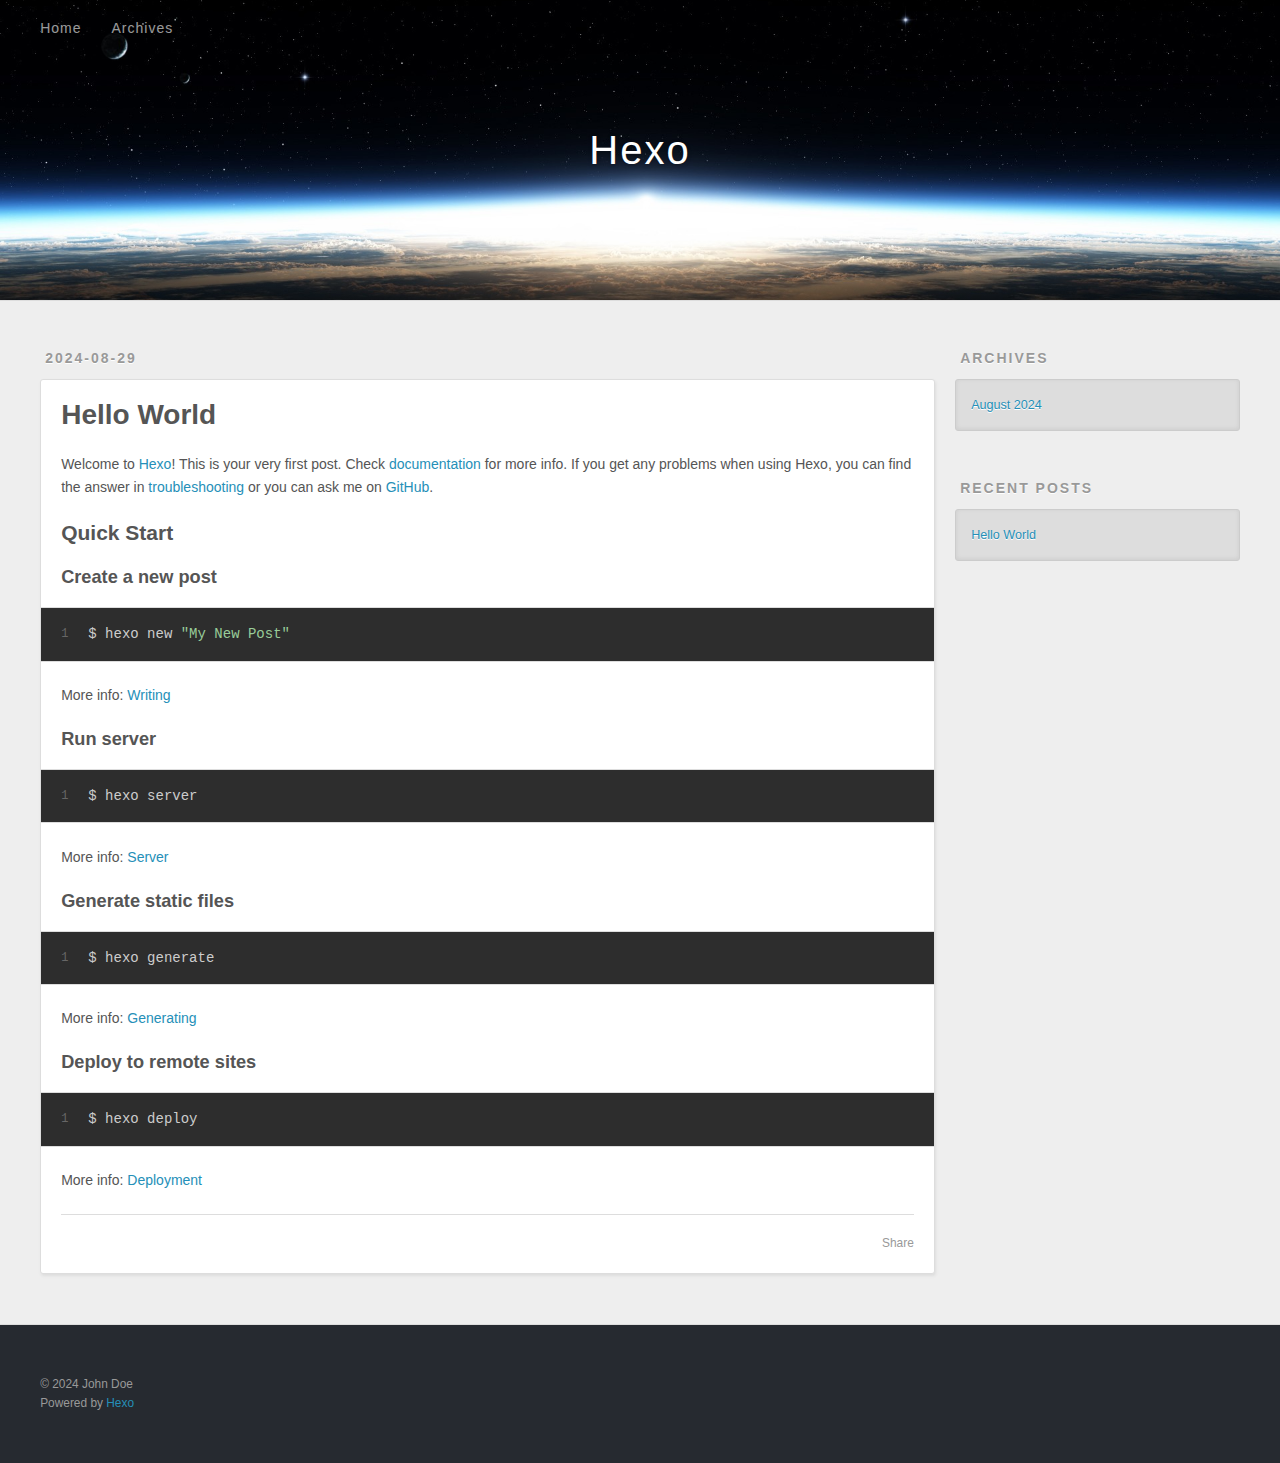
==== index.html @ d15dba91 "Site updated: 2024-08-29 10:59:32" ====
<!DOCTYPE html>
<html>
<head>
  <meta charset="utf-8">
  
  
  <title>Hexo</title>
  <meta name="viewport" content="width=device-width, initial-scale=1, shrink-to-fit=no">
  <meta property="og:type" content="website">
<meta property="og:title" content="Hexo">
<meta property="og:url" content="http://example.com/index.html">
<meta property="og:site_name" content="Hexo">
<meta property="og:locale" content="en_US">
<meta property="article:author" content="John Doe">
<meta name="twitter:card" content="summary">
  
    <link rel="alternate" href="/atom.xml" title="Hexo" type="application/atom+xml">
  
  
    <link rel="shortcut icon" href="/favicon.png">
  
  
  
<link rel="stylesheet" href="/css/style.css">

  
    
<link rel="stylesheet" href="/fancybox/jquery.fancybox.min.css">

  
  
<meta name="generator" content="Hexo 7.3.0"></head>

<body>
  <div id="container">
    <div id="wrap">
      <header id="header">
  <div id="banner"></div>
  <div id="header-outer" class="outer">
    <div id="header-title" class="inner">
      <h1 id="logo-wrap">
        <a href="/" id="logo">Hexo</a>
      </h1>
      
    </div>
    <div id="header-inner" class="inner">
      <nav id="main-nav">
        <a id="main-nav-toggle" class="nav-icon"><span class="fa fa-bars"></span></a>
        
          <a class="main-nav-link" href="/">Home</a>
        
          <a class="main-nav-link" href="/archives">Archives</a>
        
      </nav>
      <nav id="sub-nav">
        
        
          <a class="nav-icon" href="/atom.xml" title="RSS Feed"><span class="fa fa-rss"></span></a>
        
        <a class="nav-icon nav-search-btn" title="Search"><span class="fa fa-search"></span></a>
      </nav>
      <div id="search-form-wrap">
        <form action="//google.com/search" method="get" accept-charset="UTF-8" class="search-form"><input type="search" name="q" class="search-form-input" placeholder="Search"><button type="submit" class="search-form-submit">&#xF002;</button><input type="hidden" name="sitesearch" value="http://example.com"></form>
      </div>
    </div>
  </div>
</header>

      <div class="outer">
        <section id="main">
  
    <article id="post-hello-world" class="h-entry article article-type-post" itemprop="blogPost" itemscope itemtype="https://schema.org/BlogPosting">
  <div class="article-meta">
    <a href="/2024/08/29/hello-world/" class="article-date">
  <time class="dt-published" datetime="2024-08-29T10:53:21.996Z" itemprop="datePublished">2024-08-29</time>
</a>
    
  </div>
  <div class="article-inner">
    
    
      <header class="article-header">
        
  
    <h1 itemprop="name">
      <a class="p-name article-title" href="/2024/08/29/hello-world/">Hello World</a>
    </h1>
  

      </header>
    
    <div class="e-content article-entry" itemprop="articleBody">
      
        <p>Welcome to <a target="_blank" rel="noopener" href="https://hexo.io/">Hexo</a>! This is your very first post. Check <a target="_blank" rel="noopener" href="https://hexo.io/docs/">documentation</a> for more info. If you get any problems when using Hexo, you can find the answer in <a target="_blank" rel="noopener" href="https://hexo.io/docs/troubleshooting.html">troubleshooting</a> or you can ask me on <a target="_blank" rel="noopener" href="https://github.com/hexojs/hexo/issues">GitHub</a>.</p>
<h2 id="Quick-Start"><a href="#Quick-Start" class="headerlink" title="Quick Start"></a>Quick Start</h2><h3 id="Create-a-new-post"><a href="#Create-a-new-post" class="headerlink" title="Create a new post"></a>Create a new post</h3><figure class="highlight bash"><table><tr><td class="gutter"><pre><span class="line">1</span><br></pre></td><td class="code"><pre><span class="line">$ hexo new <span class="string">&quot;My New Post&quot;</span></span><br></pre></td></tr></table></figure>

<p>More info: <a target="_blank" rel="noopener" href="https://hexo.io/docs/writing.html">Writing</a></p>
<h3 id="Run-server"><a href="#Run-server" class="headerlink" title="Run server"></a>Run server</h3><figure class="highlight bash"><table><tr><td class="gutter"><pre><span class="line">1</span><br></pre></td><td class="code"><pre><span class="line">$ hexo server</span><br></pre></td></tr></table></figure>

<p>More info: <a target="_blank" rel="noopener" href="https://hexo.io/docs/server.html">Server</a></p>
<h3 id="Generate-static-files"><a href="#Generate-static-files" class="headerlink" title="Generate static files"></a>Generate static files</h3><figure class="highlight bash"><table><tr><td class="gutter"><pre><span class="line">1</span><br></pre></td><td class="code"><pre><span class="line">$ hexo generate</span><br></pre></td></tr></table></figure>

<p>More info: <a target="_blank" rel="noopener" href="https://hexo.io/docs/generating.html">Generating</a></p>
<h3 id="Deploy-to-remote-sites"><a href="#Deploy-to-remote-sites" class="headerlink" title="Deploy to remote sites"></a>Deploy to remote sites</h3><figure class="highlight bash"><table><tr><td class="gutter"><pre><span class="line">1</span><br></pre></td><td class="code"><pre><span class="line">$ hexo deploy</span><br></pre></td></tr></table></figure>

<p>More info: <a target="_blank" rel="noopener" href="https://hexo.io/docs/one-command-deployment.html">Deployment</a></p>

      
    </div>
    <footer class="article-footer">
      <a data-url="http://example.com/2024/08/29/hello-world/" data-id="cm0f6acy500009sqm9qlx5fqa" data-title="Hello World" class="article-share-link"><span class="fa fa-share">Share</span></a>
      
      
      
    </footer>
  </div>
  
</article>



  


</section>
        
          <aside id="sidebar">
  
    

  
    

  
    
  
    
  <div class="widget-wrap">
    <h3 class="widget-title">Archives</h3>
    <div class="widget">
      <ul class="archive-list"><li class="archive-list-item"><a class="archive-list-link" href="/archives/2024/08/">August 2024</a></li></ul>
    </div>
  </div>


  
    
  <div class="widget-wrap">
    <h3 class="widget-title">Recent Posts</h3>
    <div class="widget">
      <ul>
        
          <li>
            <a href="/2024/08/29/hello-world/">Hello World</a>
          </li>
        
      </ul>
    </div>
  </div>

  
</aside>
        
      </div>
      <footer id="footer">
  
  <div class="outer">
    <div id="footer-info" class="inner">
      
      &copy; 2024 John Doe<br>
      Powered by <a href="https://hexo.io/" target="_blank">Hexo</a>
    </div>
  </div>
</footer>

    </div>
    <nav id="mobile-nav">
  
    <a href="/" class="mobile-nav-link">Home</a>
  
    <a href="/archives" class="mobile-nav-link">Archives</a>
  
</nav>
    


<script src="/js/jquery-3.6.4.min.js"></script>



  
<script src="/fancybox/jquery.fancybox.min.js"></script>




<script src="/js/script.js"></script>





  </div>
</body>
</html>
---- css/style.css ----
body {
  width: 100%;
}
body:before,
body:after {
  content: "";
  display: table;
}
body:after {
  clear: both;
}
html,
body,
div,
span,
applet,
object,
iframe,
h1,
h2,
h3,
h4,
h5,
h6,
p,
blockquote,
pre,
a,
abbr,
acronym,
address,
big,
cite,
code,
del,
dfn,
em,
img,
ins,
kbd,
q,
s,
samp,
small,
strike,
strong,
sub,
sup,
tt,
var,
dl,
dt,
dd,
ol,
ul,
li,
fieldset,
form,
label,
legend,
table,
caption,
tbody,
tfoot,
thead,
tr,
th,
td {
  margin: 0;
  padding: 0;
  border: 0;
  outline: 0;
  font-weight: inherit;
  font-style: inherit;
  font-family: inherit;
  font-size: 100%;
  vertical-align: baseline;
}
body {
  line-height: 1;
  color: #000;
  background: #fff;
}
ol,
ul {
  list-style: none;
}
table {
  border-collapse: separate;
  border-spacing: 0;
  vertical-align: middle;
}
caption,
th,
td {
  text-align: left;
  font-weight: normal;
  vertical-align: middle;
}
a img {
  border: none;
}
input,
button {
  margin: 0;
  padding: 0;
}
input::-moz-focus-inner,
button::-moz-focus-inner {
  border: 0;
  padding: 0;
}
html,
body,
#container {
  height: 100%;
}
body {
  background: #eee;
  font: 14px -apple-system, BlinkMacSystemFont, "Segoe UI", "Roboto", "Oxygen", "Ubuntu", "Cantarell", "Fira Sans", "Droid Sans", "Helvetica Neue", sans-serif;
  -webkit-text-size-adjust: 100%;
}
.outer {
  max-width: 1220px;
  margin: 0 auto;
  padding: 0 20px;
}
.outer:before,
.outer:after {
  content: "";
  display: table;
}
.outer:after {
  clear: both;
}
.inner {
  display: inline;
  float: left;
  width: 98.33333333333333%;
  margin: 0 0.833333333333333%;
}
.left,
.alignleft {
  float: left;
}
.right,
.alignright {
  float: right;
}
.clear {
  clear: both;
}
#container {
  position: relative;
}
.mobile-nav-on {
  overflow: hidden;
}
#wrap {
  height: 100%;
  width: 100%;
  position: absolute;
  top: 0;
  left: 0;
  -webkit-transition: 0.2s ease-out;
  -moz-transition: 0.2s ease-out;
  -ms-transition: 0.2s ease-out;
  transition: 0.2s ease-out;
  z-index: 1;
  background: #eee;
}
.mobile-nav-on #wrap {
  left: 280px;
}
@media screen and (min-width: 768px) {
  #main {
    display: inline;
    float: left;
    width: 73.33333333333333%;
    margin: 0 0.833333333333333%;
  }
}
.article-date,
.article-category-link,
.archive-year,
.widget-title {
  text-decoration: none;
  text-transform: uppercase;
  letter-spacing: 2px;
  color: #999;
  margin-bottom: 1em;
  margin-left: 5px;
  line-height: 1em;
  text-shadow: 0 1px #fff;
  font-weight: bold;
}
.article-inner,
.archive-article-inner {
  background: #fff;
  -webkit-box-shadow: 1px 2px 3px #ddd;
  box-shadow: 1px 2px 3px #ddd;
  border: 1px solid #ddd;
  border-radius: 3px;
}
.article-entry h1,
.widget h1 {
  font-size: 2em;
}
.article-entry h2,
.widget h2 {
  font-size: 1.5em;
}
.article-entry h3,
.widget h3 {
  font-size: 1.3em;
}
.article-entry h4,
.widget h4 {
  font-size: 1.2em;
}
.article-entry h5,
.widget h5 {
  font-size: 1em;
}
.article-entry h6,
.widget h6 {
  font-size: 1em;
  color: #999;
}
.article-entry hr,
.widget hr {
  border: 1px dashed #ddd;
}
.article-entry strong,
.widget strong {
  font-weight: bold;
}
.article-entry em,
.widget em,
.article-entry cite,
.widget cite {
  font-style: italic;
}
.article-entry sup,
.widget sup,
.article-entry sub,
.widget sub {
  font-size: 0.75em;
  line-height: 0;
  position: relative;
  vertical-align: baseline;
}
.article-entry sup,
.widget sup {
  top: -0.5em;
}
.article-entry sub,
.widget sub {
  bottom: -0.2em;
}
.article-entry small,
.widget small {
  font-size: 0.85em;
}
.article-entry acronym,
.widget acronym,
.article-entry abbr,
.widget abbr {
  border-bottom: 1px dotted;
}
.article-entry ul,
.widget ul,
.article-entry ol,
.widget ol,
.article-entry dl,
.widget dl {
  margin: 0 20px;
  line-height: 1.6em;
}
.article-entry ul ul,
.widget ul ul,
.article-entry ol ul,
.widget ol ul,
.article-entry ul ol,
.widget ul ol,
.article-entry ol ol,
.widget ol ol {
  margin-top: 0;
  margin-bottom: 0;
}
.article-entry ul,
.widget ul {
  list-style: disc;
}
.article-entry ol,
.widget ol {
  list-style: decimal;
}
.article-entry dt,
.widget dt {
  font-weight: bold;
}
#header {
  height: 300px;
  position: relative;
  border-bottom: 1px solid #ddd;
}
#header:before,
#header:after {
  content: "";
  position: absolute;
  left: 0;
  right: 0;
  height: 40px;
}
#header:before {
  top: 0;
  background: -webkit-linear-gradient(rgba(0,0,0,0.2), transparent);
  background: -moz-linear-gradient(rgba(0,0,0,0.2), transparent);
  background: -ms-linear-gradient(rgba(0,0,0,0.2), transparent);
  background: linear-gradient(rgba(0,0,0,0.2), transparent);
}
#header:after {
  bottom: 0;
  background: -webkit-linear-gradient(transparent, rgba(0,0,0,0.2));
  background: -moz-linear-gradient(transparent, rgba(0,0,0,0.2));
  background: -ms-linear-gradient(transparent, rgba(0,0,0,0.2));
  background: linear-gradient(transparent, rgba(0,0,0,0.2));
}
#header-outer {
  height: 100%;
  position: relative;
}
#header-inner {
  position: relative;
  overflow: hidden;
}
#banner {
  position: absolute;
  top: 0;
  left: 0;
  width: 100%;
  height: 100%;
  background: url("images/banner.jpg") center #000;
  background-size: cover;
  z-index: -1;
}
#header-title {
  text-align: center;
  height: 40px;
  position: absolute;
  top: 50%;
  left: 0;
  margin-top: -20px;
}
#logo,
#subtitle {
  text-decoration: none;
  color: #fff;
  font-weight: 300;
  text-shadow: 0 1px 4px rgba(0,0,0,0.3);
}
#logo {
  font-size: 40px;
  line-height: 40px;
  letter-spacing: 2px;
}
#subtitle {
  font-size: 16px;
  line-height: 16px;
  letter-spacing: 1px;
}
#subtitle-wrap {
  margin-top: 16px;
}
#main-nav {
  float: left;
  margin-left: -15px;
}
.nav-icon,
.main-nav-link {
  float: left;
  color: #fff;
  opacity: 0.6;
  text-decoration: none;
  text-shadow: 0 1px rgba(0,0,0,0.2);
  -webkit-transition: opacity 0.2s;
  -moz-transition: opacity 0.2s;
  -ms-transition: opacity 0.2s;
  transition: opacity 0.2s;
  display: block;
  padding: 20px 15px;
}
.nav-icon:hover,
.main-nav-link:hover {
  opacity: 1;
}
.nav-icon {
  text-align: center;
  font-size: 14px;
  width: 14px;
  height: 14px;
  padding: 20px 15px;
  position: relative;
  cursor: pointer;
}
.main-nav-link {
  font-weight: 300;
  letter-spacing: 1px;
}
@media screen and (max-width: 479px) {
  .main-nav-link {
    display: none;
  }
}
#main-nav-toggle {
  display: none;
}
@media screen and (max-width: 479px) {
  #main-nav-toggle {
    display: block;
  }
}
#sub-nav {
  float: right;
  margin-right: -15px;
}
#search-form-wrap {
  position: absolute;
  top: 15px;
  width: 150px;
  height: 30px;
  right: -150px;
  opacity: 0;
  -webkit-transition: 0.2s ease-out;
  -moz-transition: 0.2s ease-out;
  -ms-transition: 0.2s ease-out;
  transition: 0.2s ease-out;
}
#search-form-wrap.on {
  opacity: 1;
  right: 0;
}
@media screen and (max-width: 479px) {
  #search-form-wrap {
    width: 100%;
    right: -100%;
  }
}
.search-form {
  position: absolute;
  top: 0;
  left: 0;
  right: 0;
  background: #fff;
  padding: 5px 15px;
  border-radius: 15px;
  -webkit-box-shadow: 0 0 10px rgba(0,0,0,0.3);
  box-shadow: 0 0 10px rgba(0,0,0,0.3);
}
.search-form-input {
  border: none;
  background: none;
  color: #555;
  width: 100%;
  font: 13px -apple-system, BlinkMacSystemFont, "Segoe UI", "Roboto", "Oxygen", "Ubuntu", "Cantarell", "Fira Sans", "Droid Sans", "Helvetica Neue", sans-serif;
  outline: none;
}
.search-form-input::-webkit-search-results-decoration,
.search-form-input::-webkit-search-cancel-button {
  -webkit-appearance: none;
}
.search-form-submit {
  position: absolute;
  top: 50%;
  right: 10px;
  margin-top: -7px;
  font: 13px ForkAwesome;
  border: none;
  background: none;
  color: #bbb;
  cursor: pointer;
}
.search-form-submit:hover,
.search-form-submit:focus {
  color: #777;
}
.article {
  margin: 50px 0;
}
.article-inner {
  overflow: hidden;
}
.article-meta:before,
.article-meta:after {
  content: "";
  display: table;
}
.article-meta:after {
  clear: both;
}
.article-date {
  float: left;
}
.article-category {
  float: left;
  line-height: 1em;
  color: #ccc;
  text-shadow: 0 1px #fff;
  margin-left: 8px;
}
.article-category:before {
  content: "\2022";
}
.article-category-link {
  margin: 0 12px 1em;
}
.article-header {
  padding: 20px 20px 0;
}
.article-title {
  text-decoration: none;
  font-size: 2em;
  font-weight: bold;
  color: #555;
  line-height: 1.1em;
  -webkit-transition: color 0.2s;
  -moz-transition: color 0.2s;
  -ms-transition: color 0.2s;
  transition: color 0.2s;
}
a.article-title:hover {
  color: #258fb8;
}
.article-entry {
  color: #555;
  padding: 0 20px;
}
.article-entry:before,
.article-entry:after {
  content: "";
  display: table;
}
.article-entry:after {
  clear: both;
}
.article-entry p,
.article-entry table {
  line-height: 1.6em;
  margin: 1.6em 0;
}
.article-entry h1,
.article-entry h2,
.article-entry h3,
.article-entry h4,
.article-entry h5,
.article-entry h6 {
  font-weight: bold;
}
.article-entry h1,
.article-entry h2,
.article-entry h3,
.article-entry h4,
.article-entry h5,
.article-entry h6 {
  line-height: 1.1em;
  margin: 1.1em 0;
}
.article-entry a {
  color: #258fb8;
  text-decoration: none;
}
.article-entry a:hover {
  text-decoration: underline;
}
.article-entry ul,
.article-entry ol,
.article-entry dl {
  margin-top: 1.6em;
  margin-bottom: 1.6em;
}
.article-entry img,
.article-entry video {
  max-width: 100%;
  height: auto;
  display: block;
  margin: auto;
}
.article-entry iframe {
  border: none;
}
.article-entry table {
  width: 100%;
  border-collapse: collapse;
  border-spacing: 0;
}
.article-entry th {
  font-weight: bold;
  border-bottom: 3px solid #ddd;
  padding-bottom: 0.5em;
}
.article-entry td {
  border-bottom: 1px solid #ddd;
  padding: 10px 0;
}
.article-entry blockquote {
  font-family: Georgia, "Times New Roman", serif;
  margin: 1.6em 20px;
  text-align: center;
}
.article-entry blockquote footer {
  font-size: 14px;
  margin: 1.6em 0;
  font-family: -apple-system, BlinkMacSystemFont, "Segoe UI", "Roboto", "Oxygen", "Ubuntu", "Cantarell", "Fira Sans", "Droid Sans", "Helvetica Neue", sans-serif;
}
.article-entry blockquote footer cite:before {
  content: "—";
  padding: 0 0.5em;
}
.article-entry .pullquote {
  text-align: left;
  width: 45%;
  margin: 0;
}
.article-entry .pullquote.left {
  margin-left: 0.5em;
  margin-right: 1em;
}
.article-entry .pullquote.right {
  margin-right: 0.5em;
  margin-left: 1em;
}
.article-entry .caption {
  color: #999;
  display: block;
  font-size: 0.9em;
  margin-top: 0.5em;
  position: relative;
  text-align: center;
}
.article-entry .video-container {
  position: relative;
  padding-top: 56.25%;
  height: 0;
  overflow: hidden;
}
.article-entry .video-container iframe,
.article-entry .video-container object,
.article-entry .video-container embed {
  position: absolute;
  top: 0;
  left: 0;
  width: 100%;
  height: 100%;
  margin-top: 0;
}
.article-more-link a {
  display: inline-block;
  line-height: 1em;
  padding: 6px 15px;
  border-radius: 15px;
  background: #eee;
  color: #999;
  text-shadow: 0 1px #fff;
  text-decoration: none;
}
.article-more-link a:hover {
  background: #258fb8;
  color: #fff;
  text-decoration: none;
  text-shadow: 0 1px #1e7293;
}
.article-footer {
  font-size: 0.85em;
  line-height: 1.6em;
  border-top: 1px solid #ddd;
  padding-top: 1.6em;
  margin: 0 20px 20px;
}
.article-footer:before,
.article-footer:after {
  content: "";
  display: table;
}
.article-footer:after {
  clear: both;
}
.article-footer a {
  color: #999;
  text-decoration: none;
}
.article-footer a:hover {
  color: #555;
}
.article-tag-list-item {
  float: left;
  margin-right: 10px;
}
.article-tag-list-link:before {
  content: "#";
}
.article-comment-link {
  float: right;
}
.article-comment-link:before {
  padding-right: 8px;
}
.article-share-link {
  cursor: pointer;
  float: right;
  margin-left: 20px;
}
.article-share-link:before {
  padding-right: 6px;
}
#article-nav {
  position: relative;
}
#article-nav:before,
#article-nav:after {
  content: "";
  display: table;
}
#article-nav:after {
  clear: both;
}
@media screen and (min-width: 768px) {
  #article-nav {
    margin: 50px 0;
  }
  #article-nav:before {
    width: 8px;
    height: 8px;
    position: absolute;
    top: 50%;
    left: 50%;
    margin-top: -4px;
    margin-left: -4px;
    content: "";
    border-radius: 50%;
    background: #ddd;
    -webkit-box-shadow: 0 1px 2px #fff;
    box-shadow: 0 1px 2px #fff;
  }
}
.article-nav-link-wrap {
  text-decoration: none;
  text-shadow: 0 1px #fff;
  color: #999;
  -webkit-box-sizing: border-box;
  -moz-box-sizing: border-box;
  box-sizing: border-box;
  margin-top: 50px;
  text-align: center;
  display: block;
}
.article-nav-link-wrap:hover {
  color: #555;
}
@media screen and (min-width: 768px) {
  .article-nav-link-wrap {
    width: 50%;
    margin-top: 0;
  }
}
@media screen and (min-width: 768px) {
  #article-nav-newer {
    float: left;
    text-align: right;
    padding-right: 20px;
  }
}
@media screen and (min-width: 768px) {
  #article-nav-older {
    float: right;
    text-align: left;
    padding-left: 20px;
  }
}
.article-nav-caption {
  text-transform: uppercase;
  letter-spacing: 2px;
  color: #ddd;
  line-height: 1em;
  font-weight: bold;
}
#article-nav-newer .article-nav-caption {
  margin-right: -2px;
}
.article-nav-title {
  font-size: 0.85em;
  line-height: 1.6em;
  margin-top: 0.5em;
}
.article-share-box {
  position: absolute;
  display: none;
  background: #fff;
  -webkit-box-shadow: 1px 2px 10px rgba(0,0,0,0.2);
  box-shadow: 1px 2px 10px rgba(0,0,0,0.2);
  border-radius: 3px;
  margin-left: -145px;
  overflow: hidden;
  z-index: 1;
}
.article-share-box.on {
  display: block;
}
.article-share-input {
  width: 100%;
  background: none;
  -webkit-box-sizing: border-box;
  -moz-box-sizing: border-box;
  box-sizing: border-box;
  font: 14px -apple-system, BlinkMacSystemFont, "Segoe UI", "Roboto", "Oxygen", "Ubuntu", "Cantarell", "Fira Sans", "Droid Sans", "Helvetica Neue", sans-serif;
  padding: 0 15px;
  color: #555;
  outline: none;
  border: 1px solid #ddd;
  border-radius: 3px 3px 0 0;
  height: 36px;
  line-height: 36px;
}
.article-share-links {
  background: #eee;
}
.article-share-links:before,
.article-share-links:after {
  content: "";
  display: table;
}
.article-share-links:after {
  clear: both;
}
.article-share-twitter,
.article-share-facebook,
.article-share-pinterest,
.article-share-linkedin {
  width: 50px;
  height: 36px;
  display: block;
  float: left;
  position: relative;
  color: #999;
  text-shadow: 0 1px #fff;
}
.article-share-twitter:before,
.article-share-facebook:before,
.article-share-pinterest:before,
.article-share-linkedin:before {
  font-size: 20px;
  width: 20px;
  height: 20px;
  position: absolute;
  top: 50%;
  left: 50%;
  margin-top: -10px;
  margin-left: -10px;
  text-align: center;
}
.article-share-twitter:hover,
.article-share-facebook:hover,
.article-share-pinterest:hover,
.article-share-linkedin:hover {
  color: #fff;
}
.article-share-twitter:hover {
  background: #00aced;
  text-shadow: 0 1px #008abe;
}
.article-share-facebook:hover {
  background: #3b5998;
  text-shadow: 0 1px #2f477a;
}
.article-share-pinterest:hover {
  background: #cb2027;
  text-shadow: 0 1px #a21a1f;
}
.article-share-linkedin:hover {
  background: #0077b5;
  text-shadow: 0 1px #005f91;
}
.article-gallery {
  background: #000;
  position: relative;
}
.article-gallery-photos {
  position: relative;
  overflow: hidden;
}
.article-gallery-img {
  display: none;
  max-width: 100%;
}
.article-gallery-img:first-child {
  display: block;
}
.article-gallery-img.loaded {
  position: absolute;
  display: block;
}
.article-gallery-img img {
  display: block;
  max-width: 100%;
  margin: 0 auto;
}
#comments {
  background: #fff;
  -webkit-box-shadow: 1px 2px 3px #ddd;
  box-shadow: 1px 2px 3px #ddd;
  padding: 20px;
  border: 1px solid #ddd;
  border-radius: 3px;
  margin: 50px 0;
}
#comments a {
  color: #258fb8;
}
.archives-wrap {
  margin: 50px 0;
}
.archives:before,
.archives:after {
  content: "";
  display: table;
}
.archives:after {
  clear: both;
}
.archive-year-wrap {
  margin-bottom: 1em;
}
.archives {
  -webkit-column-gap: 10px;
  -moz-column-gap: 10px;
  column-gap: 10px;
}
@media screen and (min-width: 480px) and (max-width: 767px) {
  .archives {
    -webkit-column-count: 2;
    -moz-column-count: 2;
    column-count: 2;
  }
}
@media screen and (min-width: 768px) {
  .archives {
    -webkit-column-count: 3;
    -moz-column-count: 3;
    column-count: 3;
  }
}
.archive-article {
  -webkit-column-break-inside: avoid;
  page-break-inside: avoid;
  overflow: hidden;
  break-inside: avoid-column;
}
.archive-article-inner {
  padding: 10px;
  margin-bottom: 15px;
}
.archive-article-title {
  text-decoration: none;
  font-weight: bold;
  color: #555;
  -webkit-transition: color 0.2s;
  -moz-transition: color 0.2s;
  -ms-transition: color 0.2s;
  transition: color 0.2s;
  line-height: 1.6em;
}
.archive-article-title:hover {
  color: #258fb8;
}
.archive-article-footer {
  margin-top: 1em;
}
.archive-article-date {
  color: #999;
  text-decoration: none;
  font-size: 0.85em;
  line-height: 1em;
  margin-bottom: 0.5em;
  display: block;
}
#page-nav {
  margin: 50px auto;
  background: #fff;
  -webkit-box-shadow: 1px 2px 3px #ddd;
  box-shadow: 1px 2px 3px #ddd;
  border: 1px solid #ddd;
  border-radius: 3px;
  text-align: center;
  color: #999;
  overflow: hidden;
}
#page-nav:before,
#page-nav:after {
  content: "";
  display: table;
}
#page-nav:after {
  clear: both;
}
#page-nav a,
#page-nav span {
  padding: 10px 20px;
  line-height: 1;
  height: 2ex;
}
#page-nav a {
  color: #999;
  text-decoration: none;
}
#page-nav a:hover {
  background: #999;
  color: #fff;
}
#page-nav .prev {
  float: left;
}
#page-nav .next {
  float: right;
}
#page-nav .page-number {
  display: inline-block;
}
@media screen and (max-width: 479px) {
  #page-nav .page-number {
    display: none;
  }
}
#page-nav .current {
  color: #555;
  font-weight: bold;
}
#page-nav .space {
  color: #ddd;
}
#footer {
  background: #262a30;
  padding: 50px 0;
  border-top: 1px solid #ddd;
  color: #999;
}
#footer a {
  color: #258fb8;
  text-decoration: none;
}
#footer a:hover {
  text-decoration: underline;
}
#footer-info {
  line-height: 1.6em;
  font-size: 0.85em;
}
.article-entry pre,
.article-entry .highlight {
  background: #2d2d2d;
  margin: 0 -20px;
  padding: 15px 20px;
  border-style: solid;
  border-color: #ddd;
  border-width: 1px 0;
  overflow: auto;
  color: #ccc;
  line-height: 22.400000000000002px;
}
.article-entry .highlight .gutter pre,
.article-entry .gist .gist-file .gist-data .line-numbers {
  color: #666;
  font-size: 0.85em;
}
.article-entry pre,
.article-entry code {
  font-family: "Source Code Pro", Consolas, Monaco, Menlo, Consolas, monospace;
}
.article-entry code {
  background: #eee;
  text-shadow: 0 1px #fff;
  padding: 0 0.3em;
}
.article-entry pre code {
  background: none;
  text-shadow: none;
  padding: 0;
}
.article-entry .highlight pre {
  border: none;
  margin: 0;
  padding: 0;
}
.article-entry .highlight table {
  margin: 0;
  width: auto;
}
.article-entry .highlight td {
  border: none;
  padding: 0;
}
.article-entry .highlight figcaption {
  font-size: 0.85em;
  color: #999;
  line-height: 1em;
  margin-bottom: 1em;
}
.article-entry .highlight figcaption:before,
.article-entry .highlight figcaption:after {
  content: "";
  display: table;
}
.article-entry .highlight figcaption:after {
  clear: both;
}
.article-entry .highlight figcaption a {
  float: right;
}
.article-entry .highlight .gutter {
  -moz-user-select: none;
  -ms-user-select: none;
  -webkit-user-select: none;
  -webkit-user-select: none;
  -moz-user-select: none;
  -ms-user-select: none;
  user-select: none;
}
.article-entry .highlight .gutter pre {
  text-align: right;
  padding-right: 20px;
}
.article-entry .highlight .line {
  height: 22.400000000000002px;
}
.article-entry .highlight .line.marked {
  background: #515151;
}
.article-entry .gist {
  margin: 0 -20px;
  border-style: solid;
  border-color: #ddd;
  border-width: 1px 0;
  background: #2d2d2d;
  padding: 15px 20px 15px 0;
}
.article-entry .gist .gist-file {
  border: none;
  font-family: "Source Code Pro", Consolas, Monaco, Menlo, Consolas, monospace;
  margin: 0;
}
.article-entry .gist .gist-file .gist-data {
  background: none;
  border: none;
}
.article-entry .gist .gist-file .gist-data .line-numbers {
  background: none;
  border: none;
  padding: 0 20px 0 0;
}
.article-entry .gist .gist-file .gist-data .line-data {
  padding: 0 !important;
}
.article-entry .gist .gist-file .highlight {
  margin: 0;
  padding: 0;
  border: none;
}
.article-entry .gist .gist-file .gist-meta {
  background: #2d2d2d;
  color: #999;
  font: 0.85em -apple-system, BlinkMacSystemFont, "Segoe UI", "Roboto", "Oxygen", "Ubuntu", "Cantarell", "Fira Sans", "Droid Sans", "Helvetica Neue", sans-serif;
  text-shadow: 0 0;
  padding: 0;
  margin-top: 1em;
  margin-left: 20px;
}
.article-entry .gist .gist-file .gist-meta a {
  color: #258fb8;
  font-weight: normal;
}
.article-entry .gist .gist-file .gist-meta a:hover {
  text-decoration: underline;
}
pre .comment,
pre .title {
  color: #999;
}
pre .variable,
pre .attribute,
pre .tag,
pre .regexp,
pre .ruby .constant,
pre .xml .tag .title,
pre .xml .pi,
pre .xml .doctype,
pre .html .doctype,
pre .css .id,
pre .css .class,
pre .css .pseudo {
  color: #f2777a;
}
pre .number,
pre .preprocessor,
pre .built_in,
pre .literal,
pre .params,
pre .constant {
  color: #f99157;
}
pre .class,
pre .ruby .class .title,
pre .css .rules .attribute {
  color: #9c9;
}
pre .string,
pre .value,
pre .inheritance,
pre .header,
pre .ruby .symbol,
pre .xml .cdata {
  color: #9c9;
}
pre .css .hexcolor {
  color: #6cc;
}
pre .function,
pre .python .decorator,
pre .python .title,
pre .ruby .function .title,
pre .ruby .title .keyword,
pre .perl .sub,
pre .javascript .title,
pre .coffeescript .title {
  color: #69c;
}
pre .keyword,
pre .javascript .function {
  color: #c9c;
}
@media screen and (max-width: 479px) {
  #mobile-nav {
    position: absolute;
    top: 0;
    left: 0;
    width: 280px;
    height: 100%;
    background: #191919;
    border-right: 1px solid #fff;
  }
}
@media screen and (max-width: 479px) {
  .mobile-nav-link {
    display: block;
    color: #999;
    text-decoration: none;
    padding: 15px 20px;
    font-weight: bold;
  }
  .mobile-nav-link:hover {
    color: #fff;
  }
}
@media screen and (min-width: 768px) {
  #sidebar {
    display: inline;
    float: left;
    width: 23.333333333333332%;
    margin: 0 0.833333333333333%;
  }
}
.widget-wrap {
  margin: 50px 0;
}
.widget {
  color: #777;
  text-shadow: 0 1px #fff;
  background: #ddd;
  -webkit-box-shadow: 0 -1px 4px #ccc inset;
  box-shadow: 0 -1px 4px #ccc inset;
  border: 1px solid #ccc;
  padding: 15px;
  border-radius: 3px;
}
.widget a {
  color: #258fb8;
  text-decoration: none;
}
.widget a:hover {
  text-decoration: underline;
}
.widget ul ul,
.widget ol ul,
.widget dl ul,
.widget ul ol,
.widget ol ol,
.widget dl ol,
.widget ul dl,
.widget ol dl,
.widget dl dl {
  margin-left: 15px;
  list-style: disc;
}
.widget {
  line-height: 1.6em;
  word-wrap: break-word;
  font-size: 0.9em;
}
.widget ul,
.widget ol {
  list-style: none;
  margin: 0;
}
.widget ul ul,
.widget ol ul,
.widget ul ol,
.widget ol ol {
  margin: 0 20px;
}
.widget ul ul,
.widget ol ul {
  list-style: disc;
}
.widget ul ol,
.widget ol ol {
  list-style: decimal;
}
.category-list-count,
.tag-list-count,
.archive-list-count {
  padding-left: 5px;
  color: #999;
  font-size: 0.85em;
}
.category-list-count:before,
.tag-list-count:before,
.archive-list-count:before {
  content: "(";
}
.category-list-count:after,
.tag-list-count:after,
.archive-list-count:after {
  content: ")";
}
.tagcloud a {
  margin-right: 5px;
  display: inline-block;
}
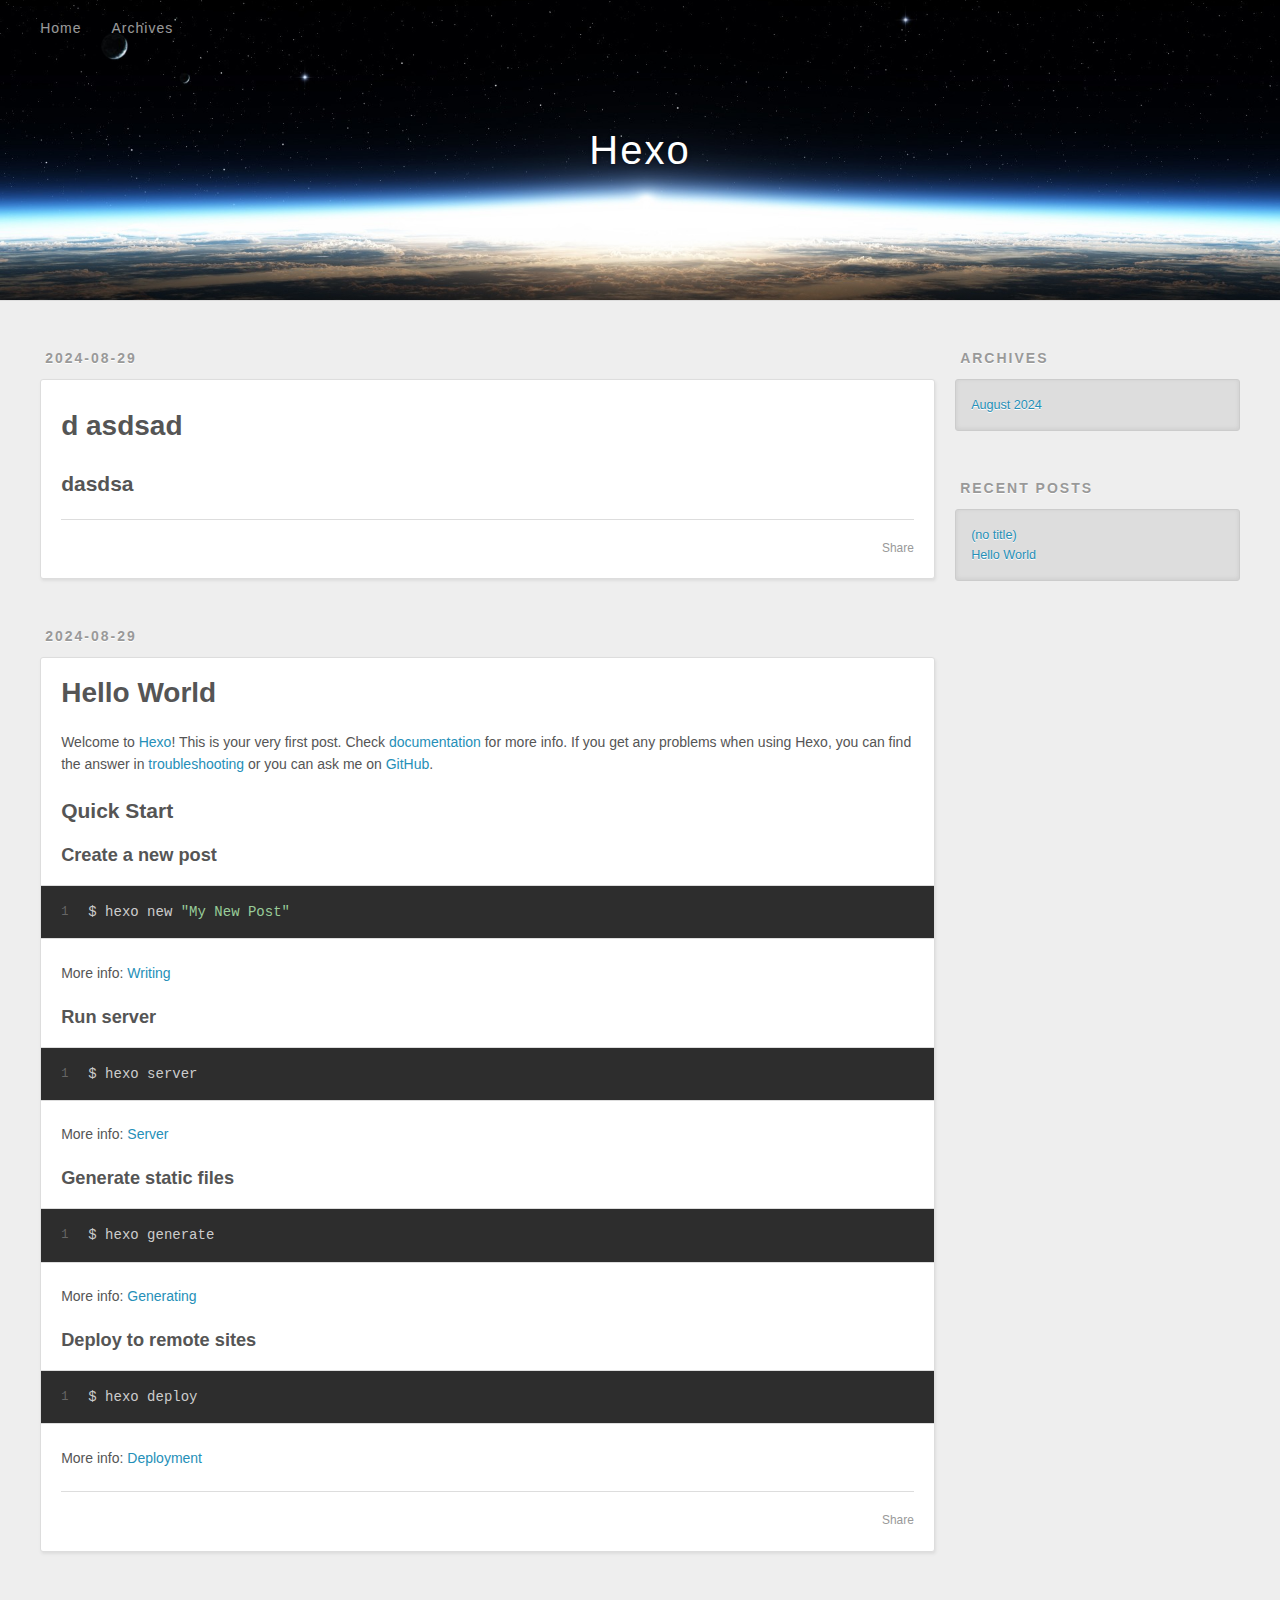
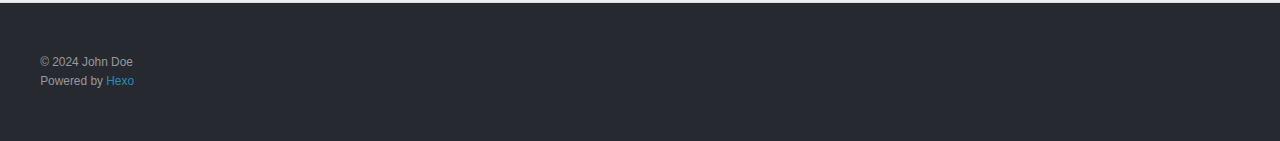
==== commit a60ec26f: "Site updated: 2024-08-29 11:28:05" ====
--- a/index.html
+++ b/index.html
@@ -69,6 +69,34 @@
       <div class="outer">
         <section id="main">
   
+    <article id="post-exe/t" class="h-entry article article-type-post" itemprop="blogPost" itemscope itemtype="https://schema.org/BlogPosting">
+  <div class="article-meta">
+    <a href="/2024/08/29/exe/t/" class="article-date">
+  <time class="dt-published" datetime="2024-08-29T11:27:18.089Z" itemprop="datePublished">2024-08-29</time>
+</a>
+    
+  </div>
+  <div class="article-inner">
+    
+    
+    <div class="e-content article-entry" itemprop="articleBody">
+      
+        <h1 id="d-asdsad"><a href="#d-asdsad" class="headerlink" title="d asdsad"></a>d asdsad</h1><h2 id="dasdsa"><a href="#dasdsa" class="headerlink" title="dasdsa"></a>dasdsa</h2>
+      
+    </div>
+    <footer class="article-footer">
+      <a data-url="http://example.com/2024/08/29/exe/t/" data-id="cm0f7b9ka0000ytqm0gqvgcwe" data-title="" class="article-share-link"><span class="fa fa-share">Share</span></a>
+      
+      
+      
+    </footer>
+  </div>
+  
+</article>
+
+
+
+  
     <article id="post-hello-world" class="h-entry article article-type-post" itemprop="blogPost" itemscope itemtype="https://schema.org/BlogPosting">
   <div class="article-meta">
     <a href="/2024/08/29/hello-world/" class="article-date">
@@ -151,6 +179,10 @@
       <ul>
         
           <li>
+            <a href="/2024/08/29/exe/t/">(no title)</a>
+          </li>
+        
+          <li>
             <a href="/2024/08/29/hello-world/">Hello World</a>
           </li>
         
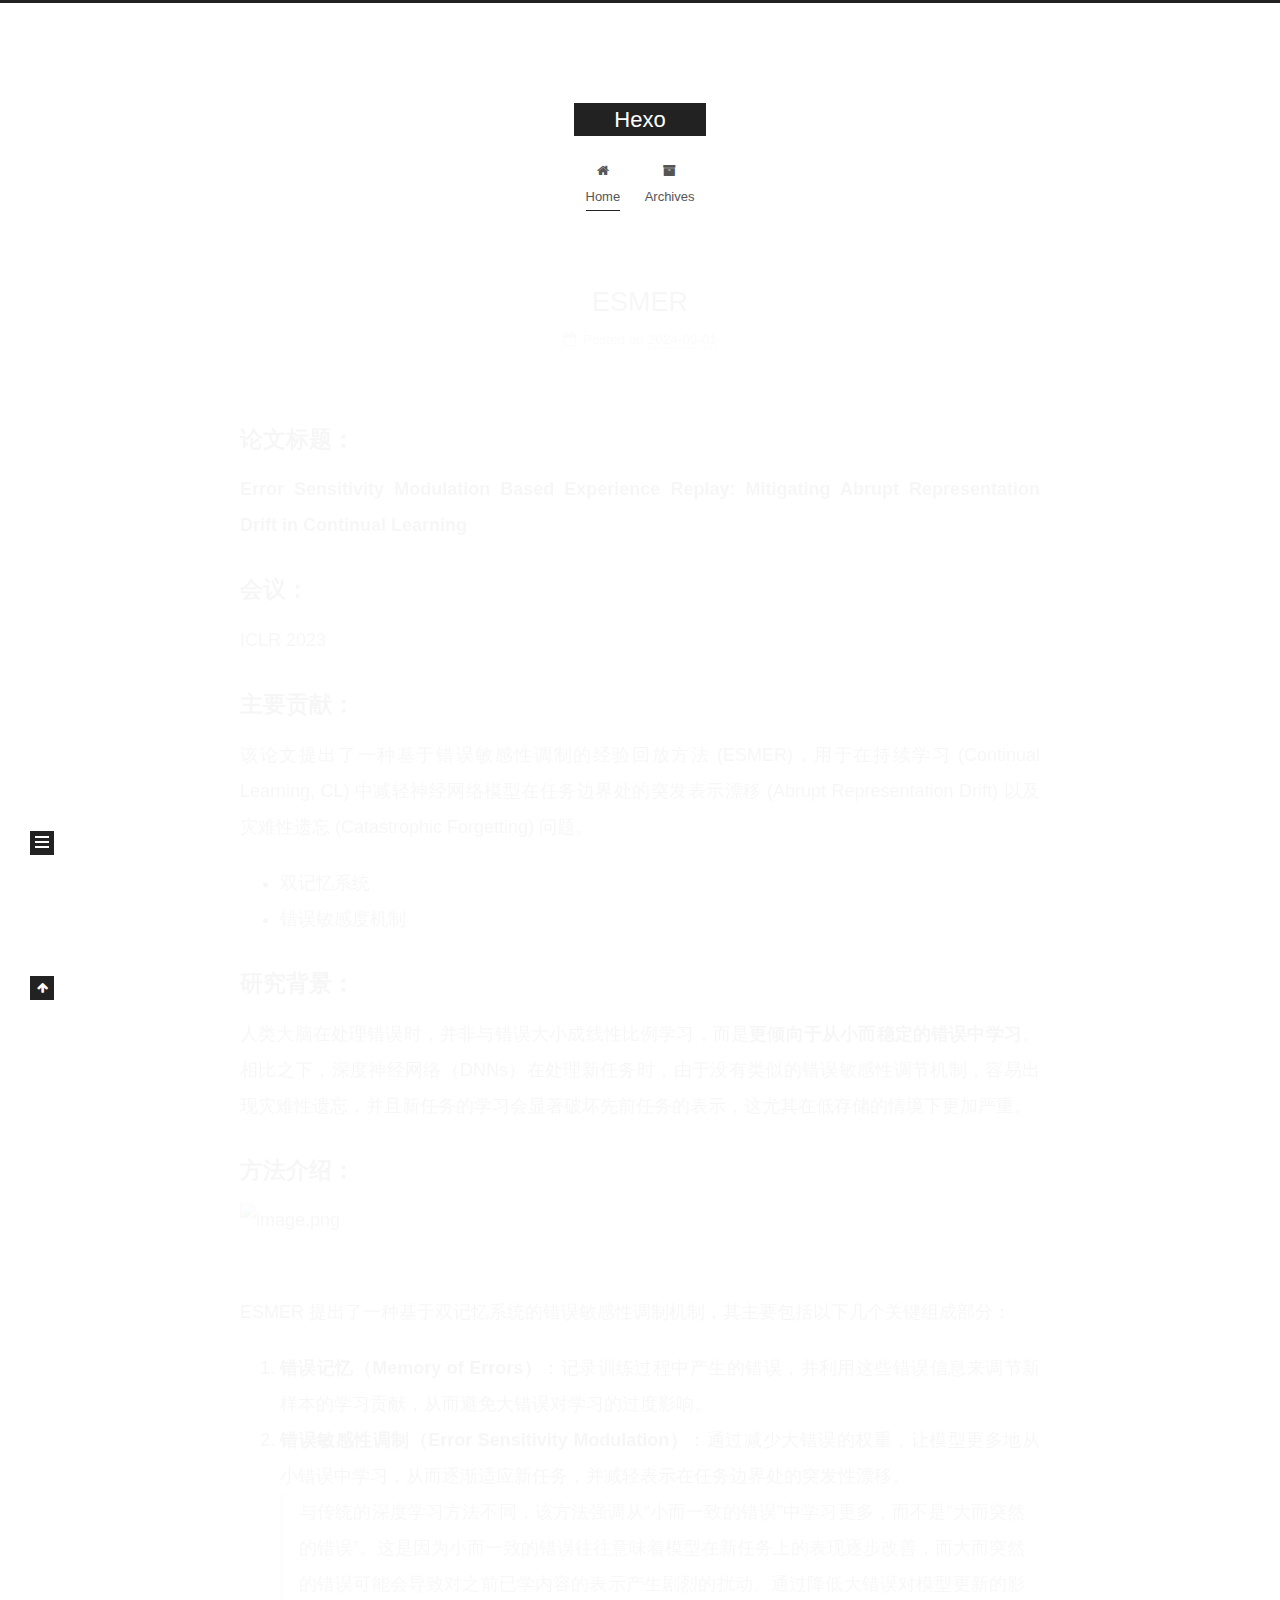
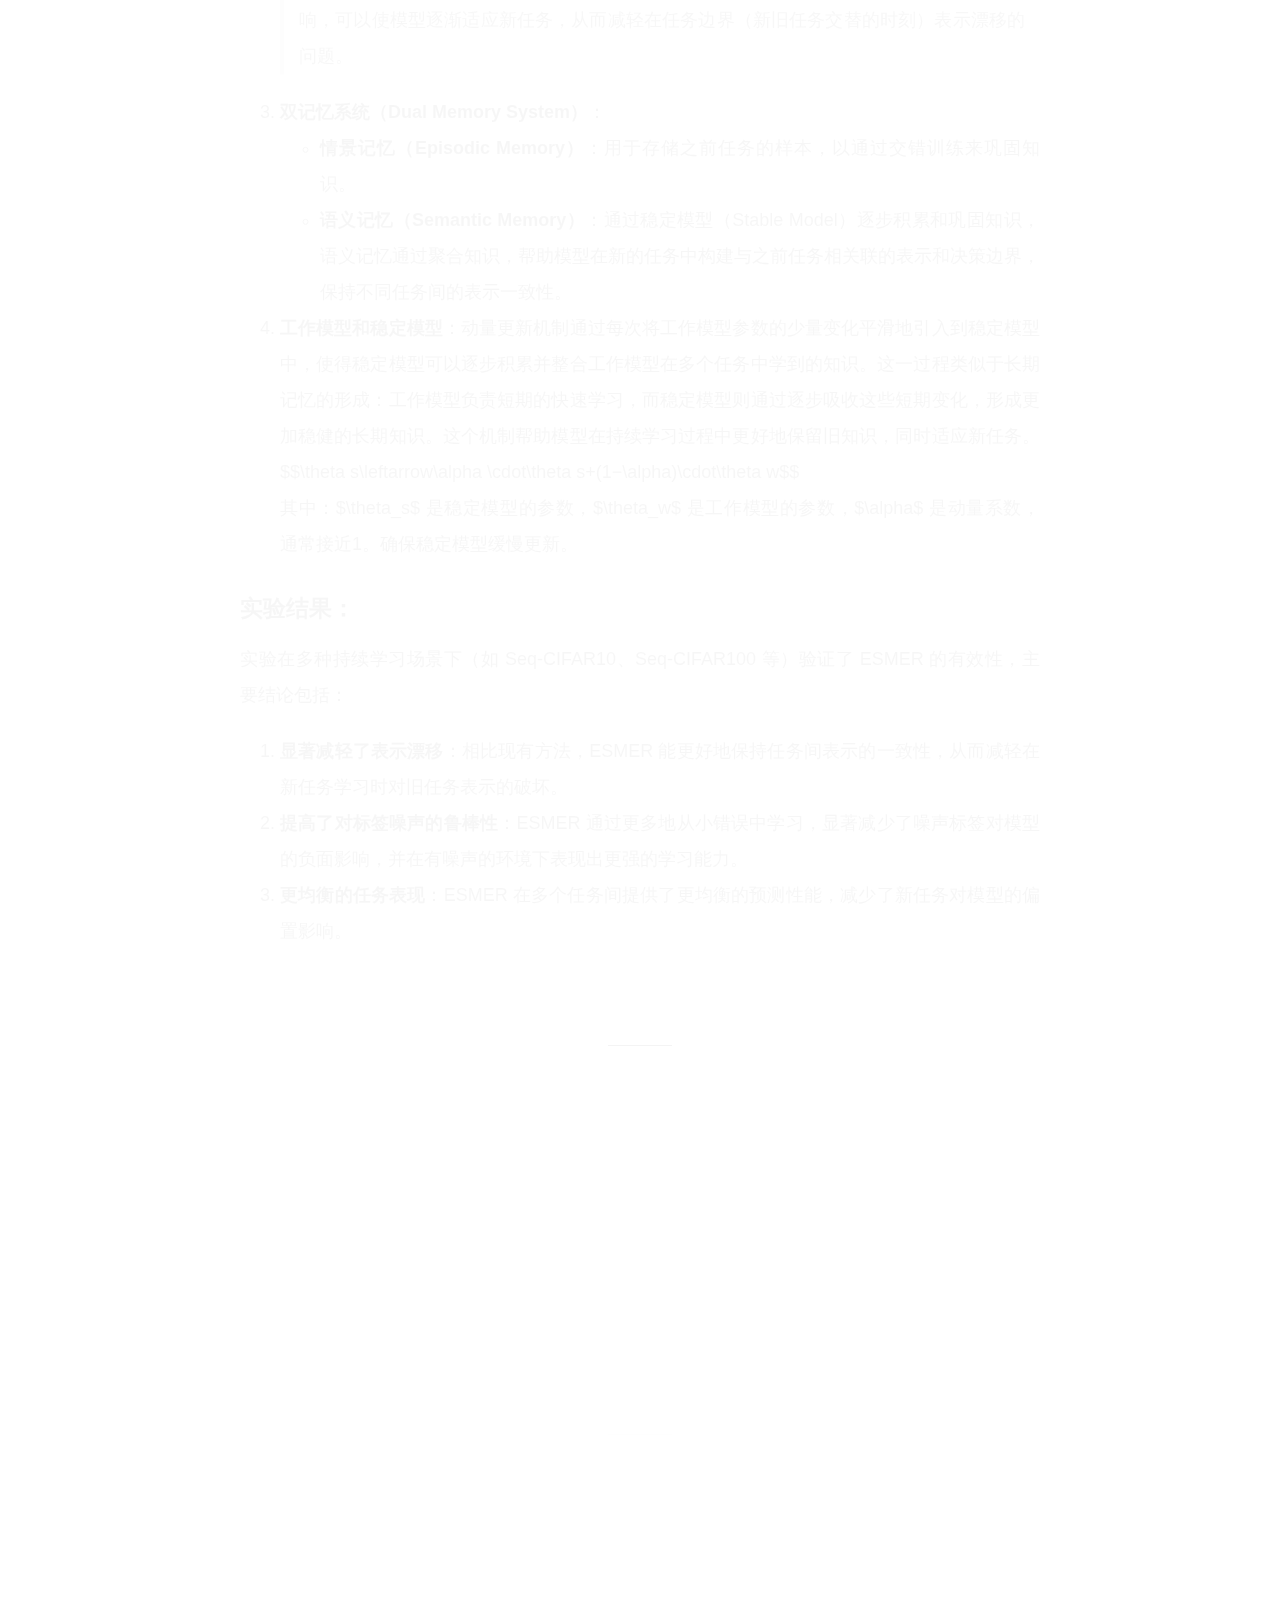
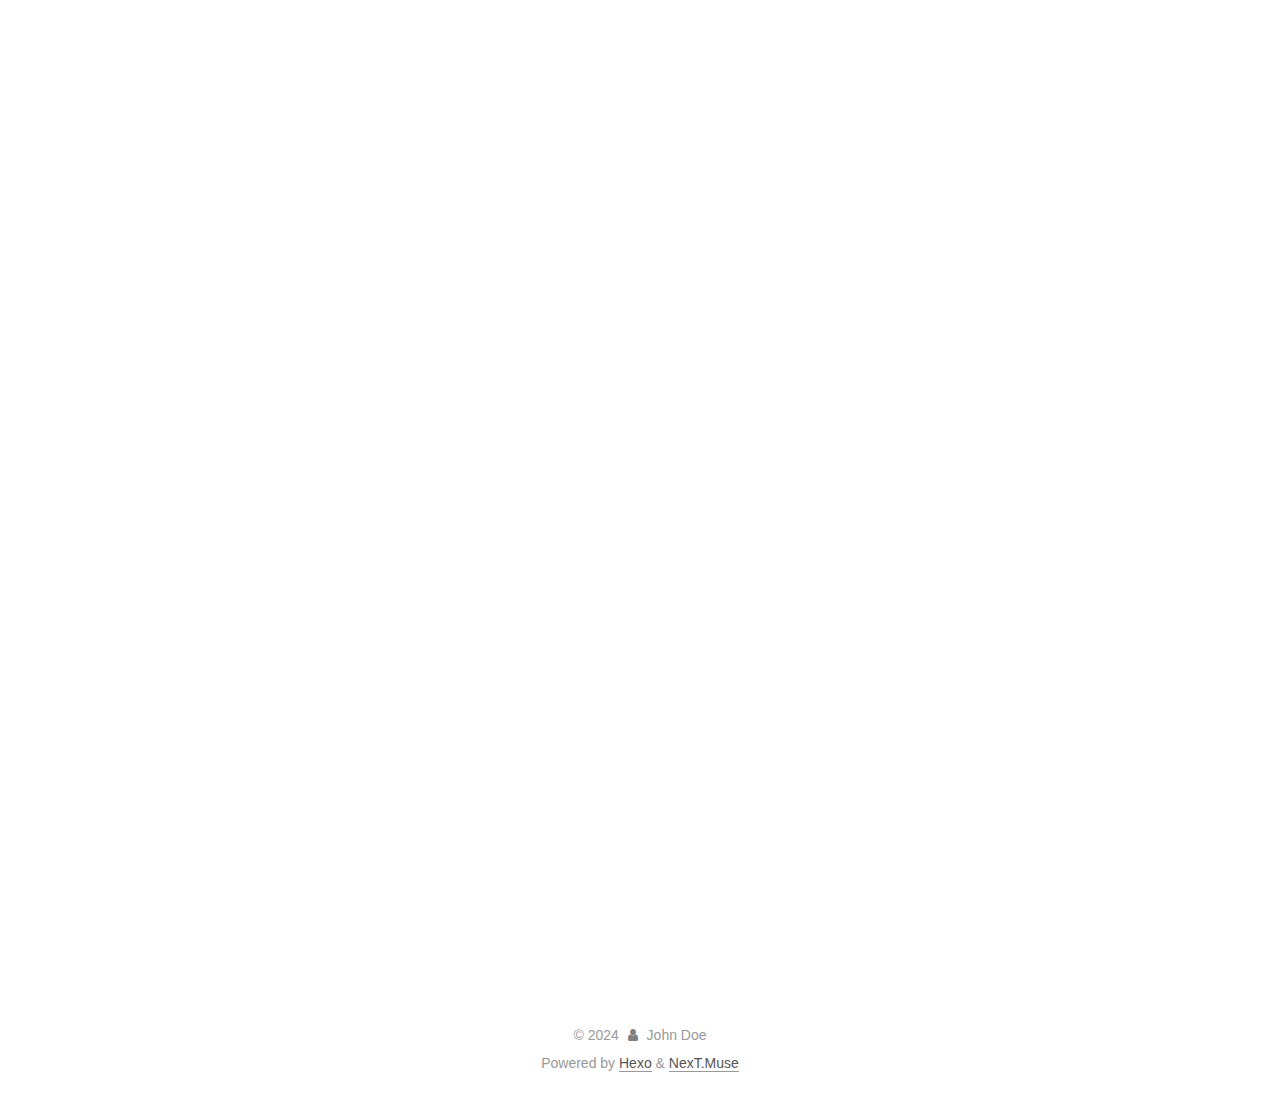
==== commit 93d4ab60: "Site updated: 2024-09-01 06:13:55" ====
--- a/index.html
+++ b/index.html
@@ -1,11 +1,25 @@
 <!DOCTYPE html>
-<html>
+<html lang="en">
 <head>
-  <meta charset="utf-8">
-  
-  
-  <title>Hexo</title>
-  <meta name="viewport" content="width=device-width, initial-scale=1, shrink-to-fit=no">
+  <meta charset="UTF-8">
+<meta name="viewport" content="width=device-width, initial-scale=1, maximum-scale=2">
+<meta name="theme-color" content="#222">
+<meta name="generator" content="Hexo 7.3.0">
+  <link rel="apple-touch-icon" sizes="180x180" href="/images/apple-touch-icon-next.png">
+  <link rel="icon" type="image/png" sizes="32x32" href="/images/favicon-32x32-next.png">
+  <link rel="icon" type="image/png" sizes="16x16" href="/images/favicon-16x16-next.png">
+  <link rel="mask-icon" href="/images/logo.svg" color="#222">
+
+<link rel="stylesheet" href="/css/main.css">
+
+
+<link rel="stylesheet" href="/lib/font-awesome/css/font-awesome.min.css">
+
+<script id="hexo-configurations">
+    var NexT = window.NexT || {};
+    var CONFIG = {"hostname":"example.com","root":"/","scheme":"Muse","version":"7.8.0","exturl":false,"sidebar":{"position":"left","display":"post","padding":18,"offset":12,"onmobile":false},"copycode":{"enable":false,"show_result":false,"style":null},"back2top":{"enable":true,"sidebar":false,"scrollpercent":false},"bookmark":{"enable":false,"color":"#222","save":"auto"},"fancybox":false,"mediumzoom":false,"lazyload":false,"pangu":false,"comments":{"style":"tabs","active":null,"storage":true,"lazyload":false,"nav":null},"algolia":{"hits":{"per_page":10},"labels":{"input_placeholder":"Search for Posts","hits_empty":"We didn't find any results for the search: ${query}","hits_stats":"${hits} results found in ${time} ms"}},"localsearch":{"enable":false,"trigger":"auto","top_n_per_article":1,"unescape":false,"preload":false},"motion":{"enable":true,"async":false,"transition":{"post_block":"fadeIn","post_header":"slideDownIn","post_body":"slideDownIn","coll_header":"slideLeftIn","sidebar":"slideUpIn"}}};
+  </script>
+
   <meta property="og:type" content="website">
 <meta property="og:title" content="Hexo">
 <meta property="og:url" content="http://example.com/index.html">
@@ -13,113 +27,307 @@
 <meta property="og:locale" content="en_US">
 <meta property="article:author" content="John Doe">
 <meta name="twitter:card" content="summary">
-  
-    <link rel="alternate" href="/atom.xml" title="Hexo" type="application/atom+xml">
-  
-  
-    <link rel="shortcut icon" href="/favicon.png">
-  
-  
-  
-<link rel="stylesheet" href="/css/style.css">
-
-  
-    
-<link rel="stylesheet" href="/fancybox/jquery.fancybox.min.css">
-
-  
-  
-<meta name="generator" content="Hexo 7.3.0"></head>
-
-<body>
-  <div id="container">
-    <div id="wrap">
-      <header id="header">
-  <div id="banner"></div>
-  <div id="header-outer" class="outer">
-    <div id="header-title" class="inner">
-      <h1 id="logo-wrap">
-        <a href="/" id="logo">Hexo</a>
-      </h1>
-      
+
+<link rel="canonical" href="http://example.com/">
+
+
+<script id="page-configurations">
+  // https://hexo.io/docs/variables.html
+  CONFIG.page = {
+    sidebar: "",
+    isHome : true,
+    isPost : false,
+    lang   : 'en'
+  };
+</script>
+
+  <title>Hexo</title>
+  
+
+
+
+
+
+
+  <noscript>
+  <style>
+  .use-motion .brand,
+  .use-motion .menu-item,
+  .sidebar-inner,
+  .use-motion .post-block,
+  .use-motion .pagination,
+  .use-motion .comments,
+  .use-motion .post-header,
+  .use-motion .post-body,
+  .use-motion .collection-header { opacity: initial; }
+
+  .use-motion .site-title,
+  .use-motion .site-subtitle {
+    opacity: initial;
+    top: initial;
+  }
+
+  .use-motion .logo-line-before i { left: initial; }
+  .use-motion .logo-line-after i { right: initial; }
+  </style>
+</noscript>
+
+</head>
+
+<body itemscope itemtype="http://schema.org/WebPage">
+  <div class="container use-motion">
+    <div class="headband"></div>
+
+    <header class="header" itemscope itemtype="http://schema.org/WPHeader">
+      <div class="header-inner"><div class="site-brand-container">
+  <div class="site-nav-toggle">
+    <div class="toggle" aria-label="Toggle navigation bar">
+      <span class="toggle-line toggle-line-first"></span>
+      <span class="toggle-line toggle-line-middle"></span>
+      <span class="toggle-line toggle-line-last"></span>
     </div>
-    <div id="header-inner" class="inner">
-      <nav id="main-nav">
-        <a id="main-nav-toggle" class="nav-icon"><span class="fa fa-bars"></span></a>
-        
-          <a class="main-nav-link" href="/">Home</a>
-        
-          <a class="main-nav-link" href="/archives">Archives</a>
-        
-      </nav>
-      <nav id="sub-nav">
-        
-        
-          <a class="nav-icon" href="/atom.xml" title="RSS Feed"><span class="fa fa-rss"></span></a>
-        
-        <a class="nav-icon nav-search-btn" title="Search"><span class="fa fa-search"></span></a>
-      </nav>
-      <div id="search-form-wrap">
-        <form action="//google.com/search" method="get" accept-charset="UTF-8" class="search-form"><input type="search" name="q" class="search-form-input" placeholder="Search"><button type="submit" class="search-form-submit">&#xF002;</button><input type="hidden" name="sitesearch" value="http://example.com"></form>
-      </div>
+  </div>
+
+  <div class="site-meta">
+
+    <a href="/" class="brand" rel="start">
+      <span class="logo-line-before"><i></i></span>
+      <h1 class="site-title">Hexo</h1>
+      <span class="logo-line-after"><i></i></span>
+    </a>
+  </div>
+
+  <div class="site-nav-right">
+    <div class="toggle popup-trigger">
     </div>
   </div>
-</header>
-
-      <div class="outer">
-        <section id="main">
-  
-    <article id="post-exe/t" class="h-entry article article-type-post" itemprop="blogPost" itemscope itemtype="https://schema.org/BlogPosting">
-  <div class="article-meta">
-    <a href="/2024/08/29/exe/t/" class="article-date">
-  <time class="dt-published" datetime="2024-08-29T11:27:18.089Z" itemprop="datePublished">2024-08-29</time>
-</a>
-    
-  </div>
-  <div class="article-inner">
-    
-    
-    <div class="e-content article-entry" itemprop="articleBody">
-      
-        <h1 id="d-asdsad"><a href="#d-asdsad" class="headerlink" title="d asdsad"></a>d asdsad</h1><h2 id="dasdsa"><a href="#dasdsa" class="headerlink" title="dasdsa"></a>dasdsa</h2>
+</div>
+
+
+
+
+<nav class="site-nav">
+  <ul id="menu" class="menu">
+        <li class="menu-item menu-item-home">
+
+    <a href="/" rel="section"><i class="fa fa-fw fa-home"></i>Home</a>
+
+  </li>
+        <li class="menu-item menu-item-archives">
+
+    <a href="/archives/" rel="section"><i class="fa fa-fw fa-archive"></i>Archives</a>
+
+  </li>
+  </ul>
+</nav>
+
+
+
+
+</div>
+    </header>
+
+    
+  <div class="back-to-top">
+    <i class="fa fa-arrow-up"></i>
+    <span>0%</span>
+  </div>
+
+
+    <main class="main">
+      <div class="main-inner">
+        <div class="content-wrap">
+          
+
+          <div class="content index posts-expand">
+            
+      
+  
+  
+  <article itemscope itemtype="http://schema.org/Article" class="post-block" lang="en">
+    <link itemprop="mainEntityOfPage" href="http://example.com/2024/09/01/exe/ESMER/">
+
+    <span hidden itemprop="author" itemscope itemtype="http://schema.org/Person">
+      <meta itemprop="image" content="/images/avatar.gif">
+      <meta itemprop="name" content="John Doe">
+      <meta itemprop="description" content="">
+    </span>
+
+    <span hidden itemprop="publisher" itemscope itemtype="http://schema.org/Organization">
+      <meta itemprop="name" content="Hexo">
+    </span>
+      <header class="post-header">
+        <h2 class="post-title" itemprop="name headline">
+          
+            <a href="/2024/09/01/exe/ESMER/" class="post-title-link" itemprop="url">ESMER</a>
+        </h2>
+
+        <div class="post-meta">
+            <span class="post-meta-item">
+              <span class="post-meta-item-icon">
+                <i class="fa fa-calendar-o"></i>
+              </span>
+              <span class="post-meta-item-text">Posted on</span>
+              
+
+              <time title="Created: 2024-09-01 06:00:24 / Modified: 06:13:47" itemprop="dateCreated datePublished" datetime="2024-09-01T06:00:24+00:00">2024-09-01</time>
+            </span>
+
+          
+
+        </div>
+      </header>
+
+    
+    
+    
+    <div class="post-body" itemprop="articleBody">
+
+      
+          <h3 id="论文标题："><a href="#论文标题：" class="headerlink" title="论文标题："></a>论文标题：</h3><p><strong>Error Sensitivity Modulation Based Experience Replay: Mitigating Abrupt Representation Drift in Continual Learning</strong></p>
+<h3 id="会议："><a href="#会议：" class="headerlink" title="会议："></a>会议：</h3><p>ICLR 2023</p>
+<h3 id="主要贡献："><a href="#主要贡献：" class="headerlink" title="主要贡献："></a>主要贡献：</h3><p>该论文提出了一种基于错误敏感性调制的经验回放方法 (ESMER)，用于在持续学习 (Continual Learning, CL) 中减轻神经网络模型在任务边界处的突发表示漂移 (Abrupt Representation Drift) 以及灾难性遗忘 (Catastrophic Forgetting) 问题。</p>
+<ul>
+<li>双记忆系统</li>
+<li>错误敏感度机制</li>
+</ul>
+<h3 id="研究背景："><a href="#研究背景：" class="headerlink" title="研究背景："></a>研究背景：</h3><p>人类大脑在处理错误时，并非与错误大小成线性比例学习，而是<strong>更倾向于从小而稳定的错误中学习</strong>。相比之下，深度神经网络（DNNs）在处理新任务时，由于没有类似的错误敏感性调节机制，容易出现灾难性遗忘，并且新任务的学习会显著破坏先前任务的表示，这尤其在低存储的情境下更加严重。</p>
+<h3 id="方法介绍："><a href="#方法介绍：" class="headerlink" title="方法介绍："></a>方法介绍：</h3><p><img src="https://d3k7h0r2a6movb.cloudfront.net/image/2024/09/cf8eb41bd1558c8f379abf56c44b5e41.png" alt="image.png"><br>ESMER 提出了一种基于双记忆系统的错误敏感性调制机制，其主要包括以下几个关键组成部分：</p>
+<ol>
+<li><strong>错误记忆（Memory of Errors）</strong>：记录训练过程中产生的错误，并利用这些错误信息来调节新样本的学习贡献，从而避免大错误对学习的过度影响。</li>
+<li><strong>错误敏感性调制（Error Sensitivity Modulation）</strong>：通过减少大错误的权重，让模型更多地从小错误中学习，从而逐渐适应新任务，并减轻表示在任务边界处的突发性漂移。<blockquote>
+<p>与传统的深度学习方法不同，该方法强调从“小而一致的错误”中学习更多，而不是“大而突然的错误”。这是因为小而一致的错误往往意味着模型在新任务上的表现逐步改善，而大而突然的错误可能会导致对之前已学内容的表示产生剧烈的扰动。通过降低大错误对模型更新的影响，可以使模型逐渐适应新任务，从而减轻在任务边界（新旧任务交替的时刻）表示漂移的问题。</p>
+</blockquote>
+</li>
+<li><strong>双记忆系统（Dual Memory System）</strong>：<ul>
+<li><strong>情景记忆（Episodic Memory）</strong>：用于存储之前任务的样本，以通过交错训练来巩固知识。</li>
+<li><strong>语义记忆（Semantic Memory）</strong>：通过稳定模型（Stable Model）逐步积累和巩固知识，语义记忆通过聚合知识，帮助模型在新的任务中构建与之前任务相关联的表示和决策边界，保持不同任务间的表示一致性。</li>
+</ul>
+</li>
+<li><strong>工作模型和稳定模型</strong>：动量更新机制通过每次将工作模型参数的少量变化平滑地引入到稳定模型中，使得稳定模型可以逐步积累并整合工作模型在多个任务中学到的知识。这一过程类似于长期记忆的形成：工作模型负责短期的快速学习，而稳定模型则通过逐步吸收这些短期变化，形成更加稳健的长期知识。这个机制帮助模型在持续学习过程中更好地保留旧知识，同时适应新任务。$$\theta s​\leftarrow\alpha \cdot\theta s​+(1−\alpha)\cdot\theta w​$$<br>其中：$\theta_s$ 是稳定模型的参数，$\theta_w$ 是工作模型的参数，$\alpha$ 是动量系数，通常接近1。确保稳定模型缓慢更新。</li>
+</ol>
+<h3 id="实验结果："><a href="#实验结果：" class="headerlink" title="实验结果："></a>实验结果：</h3><p>实验在多种持续学习场景下（如 Seq-CIFAR10、Seq-CIFAR100 等）验证了 ESMER 的有效性，主要结论包括：</p>
+<ol>
+<li><strong>显著减轻了表示漂移</strong>：相比现有方法，ESMER 能更好地保持任务间表示的一致性，从而减轻在新任务学习时对旧任务表示的破坏。</li>
+<li><strong>提高了对标签噪声的鲁棒性</strong>：ESMER 通过更多地从小错误中学习，显著减少了噪声标签对模型的负面影响，并在有噪声的环境下表现出更强的学习能力。</li>
+<li><strong>更均衡的任务表现</strong>：ESMER 在多个任务间提供了更均衡的预测性能，减少了新任务对模型的偏置影响。</li>
+</ol>
+
       
     </div>
-    <footer class="article-footer">
-      <a data-url="http://example.com/2024/08/29/exe/t/" data-id="cm0f7b9ka0000ytqm0gqvgcwe" data-title="" class="article-share-link"><span class="fa fa-share">Share</span></a>
-      
-      
-      
-    </footer>
-  </div>
-  
-</article>
-
-
-
-  
-    <article id="post-hello-world" class="h-entry article article-type-post" itemprop="blogPost" itemscope itemtype="https://schema.org/BlogPosting">
-  <div class="article-meta">
-    <a href="/2024/08/29/hello-world/" class="article-date">
-  <time class="dt-published" datetime="2024-08-29T10:53:21.996Z" itemprop="datePublished">2024-08-29</time>
-</a>
-    
-  </div>
-  <div class="article-inner">
-    
-    
-      <header class="article-header">
-        
-  
-    <h1 itemprop="name">
-      <a class="p-name article-title" href="/2024/08/29/hello-world/">Hello World</a>
-    </h1>
-  
-
+
+    
+    
+    
+      <footer class="post-footer">
+        <div class="post-eof"></div>
+      </footer>
+  </article>
+  
+  
+  
+
+      
+  
+  
+  <article itemscope itemtype="http://schema.org/Article" class="post-block" lang="en">
+    <link itemprop="mainEntityOfPage" href="http://example.com/2024/08/29/exe/t/">
+
+    <span hidden itemprop="author" itemscope itemtype="http://schema.org/Person">
+      <meta itemprop="image" content="/images/avatar.gif">
+      <meta itemprop="name" content="John Doe">
+      <meta itemprop="description" content="">
+    </span>
+
+    <span hidden itemprop="publisher" itemscope itemtype="http://schema.org/Organization">
+      <meta itemprop="name" content="Hexo">
+    </span>
+      <header class="post-header">
+        <h2 class="post-title" itemprop="name headline">
+          
+            <a href="/2024/08/29/exe/t/" class="post-title-link" itemprop="url">Untitled</a>
+        </h2>
+
+        <div class="post-meta">
+            <span class="post-meta-item">
+              <span class="post-meta-item-icon">
+                <i class="fa fa-calendar-o"></i>
+              </span>
+              <span class="post-meta-item-text">Posted on</span>
+              
+
+              <time title="Created: 2024-08-29 11:27:18 / Modified: 11:27:34" itemprop="dateCreated datePublished" datetime="2024-08-29T11:27:18+00:00">2024-08-29</time>
+            </span>
+
+          
+
+        </div>
       </header>
-    
-    <div class="e-content article-entry" itemprop="articleBody">
-      
-        <p>Welcome to <a target="_blank" rel="noopener" href="https://hexo.io/">Hexo</a>! This is your very first post. Check <a target="_blank" rel="noopener" href="https://hexo.io/docs/">documentation</a> for more info. If you get any problems when using Hexo, you can find the answer in <a target="_blank" rel="noopener" href="https://hexo.io/docs/troubleshooting.html">troubleshooting</a> or you can ask me on <a target="_blank" rel="noopener" href="https://github.com/hexojs/hexo/issues">GitHub</a>.</p>
+
+    
+    
+    
+    <div class="post-body" itemprop="articleBody">
+
+      
+          <h1 id="d-asdsad"><a href="#d-asdsad" class="headerlink" title="d asdsad"></a>d asdsad</h1><h2 id="dasdsa"><a href="#dasdsa" class="headerlink" title="dasdsa"></a>dasdsa</h2>
+      
+    </div>
+
+    
+    
+    
+      <footer class="post-footer">
+        <div class="post-eof"></div>
+      </footer>
+  </article>
+  
+  
+  
+
+      
+  
+  
+  <article itemscope itemtype="http://schema.org/Article" class="post-block" lang="en">
+    <link itemprop="mainEntityOfPage" href="http://example.com/2024/08/29/hello-world/">
+
+    <span hidden itemprop="author" itemscope itemtype="http://schema.org/Person">
+      <meta itemprop="image" content="/images/avatar.gif">
+      <meta itemprop="name" content="John Doe">
+      <meta itemprop="description" content="">
+    </span>
+
+    <span hidden itemprop="publisher" itemscope itemtype="http://schema.org/Organization">
+      <meta itemprop="name" content="Hexo">
+    </span>
+      <header class="post-header">
+        <h2 class="post-title" itemprop="name headline">
+          
+            <a href="/2024/08/29/hello-world/" class="post-title-link" itemprop="url">Hello World</a>
+        </h2>
+
+        <div class="post-meta">
+            <span class="post-meta-item">
+              <span class="post-meta-item-icon">
+                <i class="fa fa-calendar-o"></i>
+              </span>
+              <span class="post-meta-item-text">Posted on</span>
+
+              <time title="Created: 2024-08-29 10:53:21" itemprop="dateCreated datePublished" datetime="2024-08-29T10:53:21+00:00">2024-08-29</time>
+            </span>
+
+          
+
+        </div>
+      </header>
+
+    
+    
+    
+    <div class="post-body" itemprop="articleBody">
+
+      
+          <p>Welcome to <a target="_blank" rel="noopener" href="https://hexo.io/">Hexo</a>! This is your very first post. Check <a target="_blank" rel="noopener" href="https://hexo.io/docs/">documentation</a> for more info. If you get any problems when using Hexo, you can find the answer in <a target="_blank" rel="noopener" href="https://hexo.io/docs/troubleshooting.html">troubleshooting</a> or you can ask me on <a target="_blank" rel="noopener" href="https://github.com/hexojs/hexo/issues">GitHub</a>.</p>
 <h2 id="Quick-Start"><a href="#Quick-Start" class="headerlink" title="Quick Start"></a>Quick Start</h2><h3 id="Create-a-new-post"><a href="#Create-a-new-post" class="headerlink" title="Create a new post"></a>Create a new post</h3><figure class="highlight bash"><table><tr><td class="gutter"><pre><span class="line">1</span><br></pre></td><td class="code"><pre><span class="line">$ hexo new <span class="string">&quot;My New Post&quot;</span></span><br></pre></td></tr></table></figure>
 
 <p>More info: <a target="_blank" rel="noopener" href="https://hexo.io/docs/writing.html">Writing</a></p>
@@ -135,103 +343,171 @@
 
       
     </div>
-    <footer class="article-footer">
-      <a data-url="http://example.com/2024/08/29/hello-world/" data-id="cm0f6acy500009sqm9qlx5fqa" data-title="Hello World" class="article-share-link"><span class="fa fa-share">Share</span></a>
-      
-      
-      
+
+    
+    
+    
+      <footer class="post-footer">
+        <div class="post-eof"></div>
+      </footer>
+  </article>
+  
+  
+  
+
+
+  
+
+
+
+          </div>
+          
+
+<script>
+  window.addEventListener('tabs:register', () => {
+    let { activeClass } = CONFIG.comments;
+    if (CONFIG.comments.storage) {
+      activeClass = localStorage.getItem('comments_active') || activeClass;
+    }
+    if (activeClass) {
+      let activeTab = document.querySelector(`a[href="#comment-${activeClass}"]`);
+      if (activeTab) {
+        activeTab.click();
+      }
+    }
+  });
+  if (CONFIG.comments.storage) {
+    window.addEventListener('tabs:click', event => {
+      if (!event.target.matches('.tabs-comment .tab-content .tab-pane')) return;
+      let commentClass = event.target.classList[1];
+      localStorage.setItem('comments_active', commentClass);
+    });
+  }
+</script>
+
+        </div>
+          
+  
+  <div class="toggle sidebar-toggle">
+    <span class="toggle-line toggle-line-first"></span>
+    <span class="toggle-line toggle-line-middle"></span>
+    <span class="toggle-line toggle-line-last"></span>
+  </div>
+
+  <aside class="sidebar">
+    <div class="sidebar-inner">
+
+      <ul class="sidebar-nav motion-element">
+        <li class="sidebar-nav-toc">
+          Table of Contents
+        </li>
+        <li class="sidebar-nav-overview">
+          Overview
+        </li>
+      </ul>
+
+      <!--noindex-->
+      <div class="post-toc-wrap sidebar-panel">
+      </div>
+      <!--/noindex-->
+
+      <div class="site-overview-wrap sidebar-panel">
+        <div class="site-author motion-element" itemprop="author" itemscope itemtype="http://schema.org/Person">
+  <p class="site-author-name" itemprop="name">John Doe</p>
+  <div class="site-description" itemprop="description"></div>
+</div>
+<div class="site-state-wrap motion-element">
+  <nav class="site-state">
+      <div class="site-state-item site-state-posts">
+          <a href="/archives/">
+        
+          <span class="site-state-item-count">3</span>
+          <span class="site-state-item-name">posts</span>
+        </a>
+      </div>
+  </nav>
+</div>
+
+
+
+      </div>
+
+    </div>
+  </aside>
+  <div id="sidebar-dimmer"></div>
+
+
+      </div>
+    </main>
+
+    <footer class="footer">
+      <div class="footer-inner">
+        
+
+        
+
+<div class="copyright">
+  
+  &copy; 
+  <span itemprop="copyrightYear">2024</span>
+  <span class="with-love">
+    <i class="fa fa-user"></i>
+  </span>
+  <span class="author" itemprop="copyrightHolder">John Doe</span>
+</div>
+  <div class="powered-by">Powered by <a href="https://hexo.io/" class="theme-link" rel="noopener" target="_blank">Hexo</a> & <a href="https://muse.theme-next.org/" class="theme-link" rel="noopener" target="_blank">NexT.Muse</a>
+  </div>
+
+        
+
+
+
+
+
+
+
+
+      </div>
     </footer>
   </div>
-  
-</article>
-
-
-
-  
-
-
-</section>
-        
-          <aside id="sidebar">
-  
-    
-
-  
-    
-
-  
-    
-  
-    
-  <div class="widget-wrap">
-    <h3 class="widget-title">Archives</h3>
-    <div class="widget">
-      <ul class="archive-list"><li class="archive-list-item"><a class="archive-list-link" href="/archives/2024/08/">August 2024</a></li></ul>
-    </div>
-  </div>
-
-
-  
-    
-  <div class="widget-wrap">
-    <h3 class="widget-title">Recent Posts</h3>
-    <div class="widget">
-      <ul>
-        
-          <li>
-            <a href="/2024/08/29/exe/t/">(no title)</a>
-          </li>
-        
-          <li>
-            <a href="/2024/08/29/hello-world/">Hello World</a>
-          </li>
-        
-      </ul>
-    </div>
-  </div>
-
-  
-</aside>
-        
-      </div>
-      <footer id="footer">
-  
-  <div class="outer">
-    <div id="footer-info" class="inner">
-      
-      &copy; 2024 John Doe<br>
-      Powered by <a href="https://hexo.io/" target="_blank">Hexo</a>
-    </div>
-  </div>
-</footer>
-
-    </div>
-    <nav id="mobile-nav">
-  
-    <a href="/" class="mobile-nav-link">Home</a>
-  
-    <a href="/archives" class="mobile-nav-link">Archives</a>
-  
-</nav>
-    
-
-
-<script src="/js/jquery-3.6.4.min.js"></script>
-
-
-
-  
-<script src="/fancybox/jquery.fancybox.min.js"></script>
-
-
-
-
-<script src="/js/script.js"></script>
-
-
-
-
-
-  </div>
+
+  
+  <script src="/lib/anime.min.js"></script>
+  <script src="/lib/velocity/velocity.min.js"></script>
+  <script src="/lib/velocity/velocity.ui.min.js"></script>
+
+<script src="/js/utils.js"></script>
+
+<script src="/js/motion.js"></script>
+
+
+<script src="/js/schemes/muse.js"></script>
+
+
+<script src="/js/next-boot.js"></script>
+
+
+
+
+  
+
+
+
+
+
+
+
+
+
+
+
+
+
+
+
+  
+
+  
+
 </body>
-</html>+</html>
--- a/css/main.css
+++ b/css/main.css
@@ -0,0 +1,2296 @@
+:root {
+  --body-bg-color: #fff;
+  --content-bg-color: #fff;
+  --card-bg-color: #f5f5f5;
+  --text-color: #555;
+  --link-color: #555;
+  --link-hover-color: #222;
+  --brand-color: #fff;
+  --brand-hover-color: #fff;
+  --table-row-odd-bg-color: #f9f9f9;
+  --table-row-hover-bg-color: #f5f5f5;
+  --menu-item-bg-color: #f5f5f5;
+  --btn-default-bg: #222;
+  --btn-default-color: #fff;
+  --btn-default-border-color: #222;
+  --btn-default-hover-bg: #fff;
+  --btn-default-hover-color: #222;
+  --btn-default-hover-border-color: #222;
+}
+html {
+  line-height: 1.15; /* 1 */
+  -webkit-text-size-adjust: 100%; /* 2 */
+}
+body {
+  margin: 0;
+}
+main {
+  display: block;
+}
+h1 {
+  font-size: 2em;
+  margin: 0.67em 0;
+}
+hr {
+  box-sizing: content-box; /* 1 */
+  height: 0; /* 1 */
+  overflow: visible; /* 2 */
+}
+pre {
+  font-family: monospace, monospace; /* 1 */
+  font-size: 1em; /* 2 */
+}
+a {
+  background: transparent;
+}
+abbr[title] {
+  border-bottom: none; /* 1 */
+  text-decoration: underline; /* 2 */
+  text-decoration: underline dotted; /* 2 */
+}
+b,
+strong {
+  font-weight: bolder;
+}
+code,
+kbd,
+samp {
+  font-family: monospace, monospace; /* 1 */
+  font-size: 1em; /* 2 */
+}
+small {
+  font-size: 80%;
+}
+sub,
+sup {
+  font-size: 75%;
+  line-height: 0;
+  position: relative;
+  vertical-align: baseline;
+}
+sub {
+  bottom: -0.25em;
+}
+sup {
+  top: -0.5em;
+}
+img {
+  border-style: none;
+}
+button,
+input,
+optgroup,
+select,
+textarea {
+  font-family: inherit; /* 1 */
+  font-size: 100%; /* 1 */
+  line-height: 1.15; /* 1 */
+  margin: 0; /* 2 */
+}
+button,
+input {
+/* 1 */
+  overflow: visible;
+}
+button,
+select {
+/* 1 */
+  text-transform: none;
+}
+button,
+[type='button'],
+[type='reset'],
+[type='submit'] {
+  -webkit-appearance: button;
+}
+button::-moz-focus-inner,
+[type='button']::-moz-focus-inner,
+[type='reset']::-moz-focus-inner,
+[type='submit']::-moz-focus-inner {
+  border-style: none;
+  padding: 0;
+}
+button:-moz-focusring,
+[type='button']:-moz-focusring,
+[type='reset']:-moz-focusring,
+[type='submit']:-moz-focusring {
+  outline: 1px dotted ButtonText;
+}
+fieldset {
+  padding: 0.35em 0.75em 0.625em;
+}
+legend {
+  box-sizing: border-box; /* 1 */
+  color: inherit; /* 2 */
+  display: table; /* 1 */
+  max-width: 100%; /* 1 */
+  padding: 0; /* 3 */
+  white-space: normal; /* 1 */
+}
+progress {
+  vertical-align: baseline;
+}
+textarea {
+  overflow: auto;
+}
+[type='checkbox'],
+[type='radio'] {
+  box-sizing: border-box; /* 1 */
+  padding: 0; /* 2 */
+}
+[type='number']::-webkit-inner-spin-button,
+[type='number']::-webkit-outer-spin-button {
+  height: auto;
+}
+[type='search'] {
+  outline-offset: -2px; /* 2 */
+  -webkit-appearance: textfield; /* 1 */
+}
+[type='search']::-webkit-search-decoration {
+  -webkit-appearance: none;
+}
+::-webkit-file-upload-button {
+  font: inherit; /* 2 */
+  -webkit-appearance: button; /* 1 */
+}
+details {
+  display: block;
+}
+summary {
+  display: list-item;
+}
+template {
+  display: none;
+}
+[hidden] {
+  display: none;
+}
+::selection {
+  background: #262a30;
+  color: #eee;
+}
+html,
+body {
+  height: 100%;
+}
+body {
+  background: var(--body-bg-color);
+  color: var(--text-color);
+  font-family: 'Lato', "PingFang SC", "Microsoft YaHei", sans-serif;
+  font-size: 1em;
+  line-height: 2;
+}
+@media (max-width: 991px) {
+  body {
+    padding-left: 0 !important;
+    padding-right: 0 !important;
+  }
+}
+h1,
+h2,
+h3,
+h4,
+h5,
+h6 {
+  font-family: 'Lato', "PingFang SC", "Microsoft YaHei", sans-serif;
+  font-weight: bold;
+  line-height: 1.5;
+  margin: 20px 0 15px;
+}
+h1 {
+  font-size: 1.5em;
+}
+h2 {
+  font-size: 1.375em;
+}
+h3 {
+  font-size: 1.25em;
+}
+h4 {
+  font-size: 1.125em;
+}
+h5 {
+  font-size: 1em;
+}
+h6 {
+  font-size: 0.875em;
+}
+p {
+  margin: 0 0 20px 0;
+}
+a,
+span.exturl {
+  border-bottom: 1px solid #999;
+  color: var(--link-color);
+  outline: 0;
+  text-decoration: none;
+  overflow-wrap: break-word;
+  word-wrap: break-word;
+  cursor: pointer;
+}
+a:hover,
+span.exturl:hover {
+  border-bottom-color: var(--link-hover-color);
+  color: var(--link-hover-color);
+}
+iframe,
+img,
+video {
+  display: block;
+  margin-left: auto;
+  margin-right: auto;
+  max-width: 100%;
+}
+hr {
+  background-image: repeating-linear-gradient(-45deg, #ddd, #ddd 4px, transparent 4px, transparent 8px);
+  border: 0;
+  height: 3px;
+  margin: 40px 0;
+}
+blockquote {
+  border-left: 4px solid #ddd;
+  color: #666;
+  margin: 0;
+  padding: 0 15px;
+}
+blockquote cite::before {
+  content: '-';
+  padding: 0 5px;
+}
+dt {
+  font-weight: bold;
+}
+dd {
+  margin: 0;
+  padding: 0;
+}
+kbd {
+  background-color: #f5f5f5;
+  background-image: linear-gradient(#eee, #fff, #eee);
+  border: 1px solid #ccc;
+  border-radius: 0.2em;
+  box-shadow: 0.1em 0.1em 0.2em rgba(0,0,0,0.1);
+  color: #555;
+  font-family: inherit;
+  padding: 0.1em 0.3em;
+  white-space: nowrap;
+}
+.table-container {
+  overflow: auto;
+}
+table {
+  border-collapse: collapse;
+  border-spacing: 0;
+  font-size: 0.875em;
+  margin: 0 0 20px 0;
+  width: 100%;
+}
+tbody tr:nth-of-type(odd) {
+  background: var(--table-row-odd-bg-color);
+}
+tbody tr:hover {
+  background: var(--table-row-hover-bg-color);
+}
+caption,
+th,
+td {
+  font-weight: normal;
+  padding: 8px;
+  text-align: left;
+  vertical-align: middle;
+}
+th,
+td {
+  border: 1px solid #ddd;
+  border-bottom: 3px solid #ddd;
+}
+th {
+  font-weight: 700;
+  padding-bottom: 10px;
+}
+td {
+  border-bottom-width: 1px;
+}
+.btn {
+  background: var(--btn-default-bg);
+  border: 2px solid var(--btn-default-border-color);
+  border-radius: 0;
+  color: var(--btn-default-color);
+  display: inline-block;
+  font-size: 0.875em;
+  line-height: 2;
+  padding: 0 20px;
+  text-decoration: none;
+  transition-property: background-color;
+  transition-delay: 0s;
+  transition-duration: 0.2s;
+  transition-timing-function: ease-in-out;
+}
+.btn:hover {
+  background: var(--btn-default-hover-bg);
+  border-color: var(--btn-default-hover-border-color);
+  color: var(--btn-default-hover-color);
+}
+.btn + .btn {
+  margin: 0 0 8px 8px;
+}
+.btn .fa-fw {
+  text-align: left;
+  width: 1.285714285714286em;
+}
+.toggle {
+  line-height: 0;
+}
+.toggle .toggle-line {
+  background: #fff;
+  display: inline-block;
+  height: 2px;
+  left: 0;
+  position: relative;
+  top: 0;
+  transition: all 0.4s;
+  vertical-align: top;
+  width: 100%;
+}
+.toggle .toggle-line:not(:first-child) {
+  margin-top: 3px;
+}
+.toggle.toggle-arrow .toggle-line-first {
+  left: 50%;
+  top: 2px;
+  transform: rotate(45deg);
+  width: 50%;
+}
+.toggle.toggle-arrow .toggle-line-middle {
+  left: 2px;
+  width: 90%;
+}
+.toggle.toggle-arrow .toggle-line-last {
+  left: 50%;
+  top: -2px;
+  transform: rotate(-45deg);
+  width: 50%;
+}
+.toggle.toggle-close .toggle-line-first {
+  transform: rotate(-45deg);
+  top: 5px;
+}
+.toggle.toggle-close .toggle-line-middle {
+  opacity: 0;
+}
+.toggle.toggle-close .toggle-line-last {
+  transform: rotate(45deg);
+  top: -5px;
+}
+.highlight,
+pre {
+  background: #f7f7f7;
+  color: #4d4d4c;
+  line-height: 1.6;
+  margin: 0 auto 20px;
+}
+pre,
+code {
+  font-family: consolas, Menlo, monospace, "PingFang SC", "Microsoft YaHei";
+}
+code {
+  background: #eee;
+  border-radius: 3px;
+  color: #555;
+  padding: 2px 4px;
+  overflow-wrap: break-word;
+  word-wrap: break-word;
+}
+.highlight *::selection {
+  background: #d6d6d6;
+}
+.highlight pre {
+  border: 0;
+  margin: 0;
+  padding: 10px 0;
+}
+.highlight table {
+  border: 0;
+  margin: 0;
+  width: auto;
+}
+.highlight td {
+  border: 0;
+  padding: 0;
+}
+.highlight figcaption {
+  background: #eff2f3;
+  color: #4d4d4c;
+  display: flex;
+  font-size: 0.875em;
+  justify-content: space-between;
+  line-height: 1.2;
+  padding: 0.5em;
+}
+.highlight figcaption a {
+  color: #4d4d4c;
+}
+.highlight figcaption a:hover {
+  border-bottom-color: #4d4d4c;
+}
+.highlight .gutter {
+  -moz-user-select: none;
+  -ms-user-select: none;
+  -webkit-user-select: none;
+  user-select: none;
+}
+.highlight .gutter pre {
+  background: #eff2f3;
+  color: #869194;
+  padding-left: 10px;
+  padding-right: 10px;
+  text-align: right;
+}
+.highlight .code pre {
+  background: #f7f7f7;
+  padding-left: 10px;
+  width: 100%;
+}
+.gist table {
+  width: auto;
+}
+.gist table td {
+  border: 0;
+}
+pre {
+  overflow: auto;
+  padding: 10px;
+}
+pre code {
+  background: none;
+  color: #4d4d4c;
+  font-size: 0.875em;
+  padding: 0;
+  text-shadow: none;
+}
+pre .deletion {
+  background: #fdd;
+}
+pre .addition {
+  background: #dfd;
+}
+pre .meta {
+  color: #eab700;
+  -moz-user-select: none;
+  -ms-user-select: none;
+  -webkit-user-select: none;
+  user-select: none;
+}
+pre .comment {
+  color: #8e908c;
+}
+pre .variable,
+pre .attribute,
+pre .tag,
+pre .name,
+pre .regexp,
+pre .ruby .constant,
+pre .xml .tag .title,
+pre .xml .pi,
+pre .xml .doctype,
+pre .html .doctype,
+pre .css .id,
+pre .css .class,
+pre .css .pseudo {
+  color: #c82829;
+}
+pre .number,
+pre .preprocessor,
+pre .built_in,
+pre .builtin-name,
+pre .literal,
+pre .params,
+pre .constant,
+pre .command {
+  color: #f5871f;
+}
+pre .ruby .class .title,
+pre .css .rules .attribute,
+pre .string,
+pre .symbol,
+pre .value,
+pre .inheritance,
+pre .header,
+pre .ruby .symbol,
+pre .xml .cdata,
+pre .special,
+pre .formula {
+  color: #718c00;
+}
+pre .title,
+pre .css .hexcolor {
+  color: #3e999f;
+}
+pre .function,
+pre .python .decorator,
+pre .python .title,
+pre .ruby .function .title,
+pre .ruby .title .keyword,
+pre .perl .sub,
+pre .javascript .title,
+pre .coffeescript .title {
+  color: #4271ae;
+}
+pre .keyword,
+pre .javascript .function {
+  color: #8959a8;
+}
+.blockquote-center {
+  border-left: none;
+  margin: 40px 0;
+  padding: 0;
+  position: relative;
+  text-align: center;
+}
+.blockquote-center::before,
+.blockquote-center::after {
+  background-repeat: no-repeat;
+  background-size: 22px 22px;
+  content: ' ';
+  display: block;
+  height: 24px;
+  opacity: 0.2;
+  position: absolute;
+  width: 100%;
+}
+.blockquote-center::before {
+  background-image: url("../images/quote-l.svg");
+  background-position: 0 -6px;
+  border-top: 1px solid #ccc;
+  top: -20px;
+}
+.blockquote-center::after {
+  background-image: url("../images/quote-r.svg");
+  background-position: 100% 8px;
+  border-bottom: 1px solid #ccc;
+  bottom: -20px;
+}
+.blockquote-center p,
+.blockquote-center div {
+  text-align: center;
+}
+.post-body .group-picture img {
+  margin: 0 auto;
+  padding: 0 3px;
+}
+.group-picture-row {
+  margin-bottom: 6px;
+  overflow: hidden;
+}
+.group-picture-column {
+  float: left;
+  margin-bottom: 10px;
+}
+.post-body .label {
+  color: #555;
+  display: inline;
+  padding: 0 2px;
+}
+.post-body .label.default {
+  background: #f0f0f0;
+}
+.post-body .label.primary {
+  background: #efe6f7;
+}
+.post-body .label.info {
+  background: #e5f2f8;
+}
+.post-body .label.success {
+  background: #e7f4e9;
+}
+.post-body .label.warning {
+  background: #fcf6e1;
+}
+.post-body .label.danger {
+  background: #fae8eb;
+}
+.post-body .tabs {
+  margin-bottom: 20px;
+}
+.post-body .tabs,
+.tabs-comment {
+  display: block;
+  padding-top: 10px;
+  position: relative;
+}
+.post-body .tabs ul.nav-tabs,
+.tabs-comment ul.nav-tabs {
+  display: flex;
+  flex-wrap: wrap;
+  margin: 0;
+  margin-bottom: -1px;
+  padding: 0;
+}
+@media (max-width: 413px) {
+  .post-body .tabs ul.nav-tabs,
+  .tabs-comment ul.nav-tabs {
+    display: block;
+    margin-bottom: 5px;
+  }
+}
+.post-body .tabs ul.nav-tabs li.tab,
+.tabs-comment ul.nav-tabs li.tab {
+  border-bottom: 1px solid #ddd;
+  border-left: 1px solid transparent;
+  border-right: 1px solid transparent;
+  border-top: 3px solid transparent;
+  flex-grow: 1;
+  list-style-type: none;
+  border-radius: 0 0 0 0;
+}
+@media (max-width: 413px) {
+  .post-body .tabs ul.nav-tabs li.tab,
+  .tabs-comment ul.nav-tabs li.tab {
+    border-bottom: 1px solid transparent;
+    border-left: 3px solid transparent;
+    border-right: 1px solid transparent;
+    border-top: 1px solid transparent;
+  }
+}
+@media (max-width: 413px) {
+  .post-body .tabs ul.nav-tabs li.tab,
+  .tabs-comment ul.nav-tabs li.tab {
+    border-radius: 0;
+  }
+}
+.post-body .tabs ul.nav-tabs li.tab a,
+.tabs-comment ul.nav-tabs li.tab a {
+  border-bottom: initial;
+  display: block;
+  line-height: 1.8;
+  outline: 0;
+  padding: 0.25em 0.75em;
+  text-align: center;
+  transition-delay: 0s;
+  transition-duration: 0.2s;
+  transition-timing-function: ease-out;
+}
+.post-body .tabs ul.nav-tabs li.tab a i,
+.tabs-comment ul.nav-tabs li.tab a i {
+  width: 1.285714285714286em;
+}
+.post-body .tabs ul.nav-tabs li.tab.active,
+.tabs-comment ul.nav-tabs li.tab.active {
+  border-bottom: 1px solid transparent;
+  border-left: 1px solid #ddd;
+  border-right: 1px solid #ddd;
+  border-top: 3px solid #fc6423;
+}
+@media (max-width: 413px) {
+  .post-body .tabs ul.nav-tabs li.tab.active,
+  .tabs-comment ul.nav-tabs li.tab.active {
+    border-bottom: 1px solid #ddd;
+    border-left: 3px solid #fc6423;
+    border-right: 1px solid #ddd;
+    border-top: 1px solid #ddd;
+  }
+}
+.post-body .tabs ul.nav-tabs li.tab.active a,
+.tabs-comment ul.nav-tabs li.tab.active a {
+  color: var(--link-color);
+  cursor: default;
+}
+.post-body .tabs .tab-content .tab-pane,
+.tabs-comment .tab-content .tab-pane {
+  border: 1px solid #ddd;
+  border-top: 0;
+  padding: 20px 20px 0 20px;
+  border-radius: 0;
+}
+.post-body .tabs .tab-content .tab-pane:not(.active),
+.tabs-comment .tab-content .tab-pane:not(.active) {
+  display: none;
+}
+.post-body .tabs .tab-content .tab-pane.active,
+.tabs-comment .tab-content .tab-pane.active {
+  display: block;
+}
+.post-body .tabs .tab-content .tab-pane.active:nth-of-type(1),
+.tabs-comment .tab-content .tab-pane.active:nth-of-type(1) {
+  border-radius: 0 0 0 0;
+}
+@media (max-width: 413px) {
+  .post-body .tabs .tab-content .tab-pane.active:nth-of-type(1),
+  .tabs-comment .tab-content .tab-pane.active:nth-of-type(1) {
+    border-radius: 0;
+  }
+}
+.post-body .note {
+  border-radius: 3px;
+  margin-bottom: 20px;
+  padding: 1em;
+  position: relative;
+  border: 1px solid #eee;
+  border-left-width: 5px;
+}
+.post-body .note h2,
+.post-body .note h3,
+.post-body .note h4,
+.post-body .note h5,
+.post-body .note h6 {
+  margin-top: 0;
+  border-bottom: initial;
+  margin-bottom: 0;
+  padding-top: 0;
+}
+.post-body .note p:first-child,
+.post-body .note ul:first-child,
+.post-body .note ol:first-child,
+.post-body .note table:first-child,
+.post-body .note pre:first-child,
+.post-body .note blockquote:first-child,
+.post-body .note img:first-child {
+  margin-top: 0;
+}
+.post-body .note p:last-child,
+.post-body .note ul:last-child,
+.post-body .note ol:last-child,
+.post-body .note table:last-child,
+.post-body .note pre:last-child,
+.post-body .note blockquote:last-child,
+.post-body .note img:last-child {
+  margin-bottom: 0;
+}
+.post-body .note.default {
+  border-left-color: #777;
+}
+.post-body .note.default h2,
+.post-body .note.default h3,
+.post-body .note.default h4,
+.post-body .note.default h5,
+.post-body .note.default h6 {
+  color: #777;
+}
+.post-body .note.primary {
+  border-left-color: #6f42c1;
+}
+.post-body .note.primary h2,
+.post-body .note.primary h3,
+.post-body .note.primary h4,
+.post-body .note.primary h5,
+.post-body .note.primary h6 {
+  color: #6f42c1;
+}
+.post-body .note.info {
+  border-left-color: #428bca;
+}
+.post-body .note.info h2,
+.post-body .note.info h3,
+.post-body .note.info h4,
+.post-body .note.info h5,
+.post-body .note.info h6 {
+  color: #428bca;
+}
+.post-body .note.success {
+  border-left-color: #5cb85c;
+}
+.post-body .note.success h2,
+.post-body .note.success h3,
+.post-body .note.success h4,
+.post-body .note.success h5,
+.post-body .note.success h6 {
+  color: #5cb85c;
+}
+.post-body .note.warning {
+  border-left-color: #f0ad4e;
+}
+.post-body .note.warning h2,
+.post-body .note.warning h3,
+.post-body .note.warning h4,
+.post-body .note.warning h5,
+.post-body .note.warning h6 {
+  color: #f0ad4e;
+}
+.post-body .note.danger {
+  border-left-color: #d9534f;
+}
+.post-body .note.danger h2,
+.post-body .note.danger h3,
+.post-body .note.danger h4,
+.post-body .note.danger h5,
+.post-body .note.danger h6 {
+  color: #d9534f;
+}
+.pagination .prev,
+.pagination .next,
+.pagination .page-number,
+.pagination .space {
+  display: inline-block;
+  margin: 0 10px;
+  padding: 0 11px;
+  position: relative;
+  top: -1px;
+}
+@media (max-width: 767px) {
+  .pagination .prev,
+  .pagination .next,
+  .pagination .page-number,
+  .pagination .space {
+    margin: 0 5px;
+  }
+}
+.pagination {
+  border-top: 1px solid #eee;
+  margin: 120px 0 0;
+  text-align: center;
+}
+.pagination .prev,
+.pagination .next,
+.pagination .page-number {
+  border-bottom: 0;
+  border-top: 1px solid #eee;
+  transition-property: border-color;
+  transition-delay: 0s;
+  transition-duration: 0.2s;
+  transition-timing-function: ease-in-out;
+}
+.pagination .prev:hover,
+.pagination .next:hover,
+.pagination .page-number:hover {
+  border-top-color: #222;
+}
+.pagination .space {
+  margin: 0;
+  padding: 0;
+}
+.pagination .prev {
+  margin-left: 0;
+}
+.pagination .next {
+  margin-right: 0;
+}
+.pagination .page-number.current {
+  background: #ccc;
+  border-top-color: #ccc;
+  color: #fff;
+}
+@media (max-width: 767px) {
+  .pagination {
+    border-top: none;
+  }
+  .pagination .prev,
+  .pagination .next,
+  .pagination .page-number {
+    border-bottom: 1px solid #eee;
+    border-top: 0;
+    margin-bottom: 10px;
+    padding: 0 10px;
+  }
+  .pagination .prev:hover,
+  .pagination .next:hover,
+  .pagination .page-number:hover {
+    border-bottom-color: #222;
+  }
+}
+.comments {
+  margin-top: 60px;
+  overflow: hidden;
+}
+.comment-button-group {
+  display: flex;
+  flex-wrap: wrap-reverse;
+  justify-content: center;
+  margin: 1em 0;
+}
+.comment-button-group .comment-button {
+  margin: 0.1em 0.2em;
+}
+.comment-button-group .comment-button.active {
+  background: var(--btn-default-hover-bg);
+  border-color: var(--btn-default-hover-border-color);
+  color: var(--btn-default-hover-color);
+}
+.comment-position {
+  display: none;
+}
+.comment-position.active {
+  display: block;
+}
+.tabs-comment {
+  background: var(--content-bg-color);
+  margin-top: 4em;
+  padding-top: 0;
+}
+.tabs-comment .comments {
+  border: 0;
+  box-shadow: none;
+  margin-top: 0;
+  padding-top: 0;
+}
+.container {
+  min-height: 100%;
+  position: relative;
+}
+.main-inner {
+  margin: 0 auto;
+  width: 700px;
+}
+@media (min-width: 1200px) {
+  .main-inner {
+    width: 800px;
+  }
+}
+@media (min-width: 1600px) {
+  .main-inner {
+    width: 900px;
+  }
+}
+@media (max-width: 767px) {
+  .content-wrap {
+    padding: 0 20px;
+  }
+}
+.header {
+  background: transparent;
+}
+.header-inner {
+  margin: 0 auto;
+  width: 700px;
+}
+@media (min-width: 1200px) {
+  .header-inner {
+    width: 800px;
+  }
+}
+@media (min-width: 1600px) {
+  .header-inner {
+    width: 900px;
+  }
+}
+.site-brand-container {
+  display: flex;
+  flex-shrink: 0;
+  padding: 0 10px;
+}
+.headband {
+  background: #222;
+  height: 3px;
+}
+.site-meta {
+  flex-grow: 1;
+  text-align: center;
+}
+@media (max-width: 767px) {
+  .site-meta {
+    text-align: center;
+  }
+}
+.brand {
+  border-bottom: none;
+  color: var(--brand-color);
+  display: inline-block;
+  line-height: 1.375em;
+  padding: 0 40px;
+  position: relative;
+}
+.brand:hover {
+  color: var(--brand-hover-color);
+}
+.site-title {
+  font-family: 'Lato', "PingFang SC", "Microsoft YaHei", sans-serif;
+  font-size: 1.375em;
+  font-weight: normal;
+  margin: 0;
+}
+.site-subtitle {
+  color: #999;
+  font-size: 0.8125em;
+  margin: 10px 0;
+}
+.use-motion .brand {
+  opacity: 0;
+}
+.use-motion .site-title,
+.use-motion .site-subtitle,
+.use-motion .custom-logo-image {
+  opacity: 0;
+  position: relative;
+  top: -10px;
+}
+.site-nav-toggle,
+.site-nav-right {
+  display: none;
+}
+@media (max-width: 767px) {
+  .site-nav-toggle,
+  .site-nav-right {
+    display: flex;
+    flex-direction: column;
+    justify-content: center;
+  }
+}
+.site-nav-toggle .toggle,
+.site-nav-right .toggle {
+  color: var(--text-color);
+  padding: 10px;
+  width: 22px;
+}
+.site-nav-toggle .toggle .toggle-line,
+.site-nav-right .toggle .toggle-line {
+  background: var(--text-color);
+  border-radius: 1px;
+}
+.site-nav {
+  display: block;
+}
+@media (max-width: 767px) {
+  .site-nav {
+    clear: both;
+    display: none;
+  }
+}
+.site-nav.site-nav-on {
+  display: block;
+}
+.menu {
+  margin-top: 20px;
+  padding-left: 0;
+  text-align: center;
+}
+.menu-item {
+  display: inline-block;
+  list-style: none;
+  margin: 0 10px;
+}
+@media (max-width: 767px) {
+  .menu-item {
+    display: block;
+    margin-top: 10px;
+  }
+  .menu-item.menu-item-search {
+    display: none;
+  }
+}
+.menu-item a,
+.menu-item span.exturl {
+  border-bottom: 0;
+  display: block;
+  font-size: 0.8125em;
+  transition-property: border-color;
+  transition-delay: 0s;
+  transition-duration: 0.2s;
+  transition-timing-function: ease-in-out;
+}
+@media (hover: none) {
+  .menu-item a:hover,
+  .menu-item span.exturl:hover {
+    border-bottom-color: transparent !important;
+  }
+}
+.menu-item .fa {
+  margin-right: 8px;
+}
+.menu-item .badge {
+  display: inline-block;
+  font-weight: bold;
+  line-height: 1;
+  margin-left: 0.35em;
+  margin-top: 0.35em;
+  text-align: center;
+  white-space: nowrap;
+}
+@media (max-width: 767px) {
+  .menu-item .badge {
+    float: right;
+    margin-left: 0;
+  }
+}
+.menu-item-active a,
+.menu .menu-item a:hover,
+.menu .menu-item span.exturl:hover {
+  background: var(--menu-item-bg-color);
+}
+.use-motion .menu-item {
+  opacity: 0;
+}
+.sidebar {
+  background: #222;
+  bottom: 0;
+  box-shadow: inset 0 2px 6px #000;
+  position: fixed;
+  top: 0;
+}
+@media (max-width: 991px) {
+  .sidebar {
+    display: none;
+  }
+}
+.sidebar-inner {
+  color: #999;
+  padding: 18px 10px;
+  text-align: center;
+}
+.cc-license {
+  margin-top: 10px;
+  text-align: center;
+}
+.cc-license .cc-opacity {
+  border-bottom: none;
+  opacity: 0.7;
+}
+.cc-license .cc-opacity:hover {
+  opacity: 0.9;
+}
+.cc-license img {
+  display: inline-block;
+}
+.site-author-image {
+  border: 2px solid #333;
+  display: block;
+  margin: 0 auto;
+  max-width: 96px;
+  padding: 2px;
+}
+.site-author-name {
+  color: #f5f5f5;
+  font-weight: normal;
+  margin: 5px 0 0;
+  text-align: center;
+}
+.site-description {
+  color: #999;
+  font-size: 1em;
+  margin-top: 5px;
+  text-align: center;
+}
+.links-of-author {
+  margin-top: 15px;
+}
+.links-of-author a,
+.links-of-author span.exturl {
+  border-bottom-color: #555;
+  display: inline-block;
+  font-size: 0.8125em;
+  margin-bottom: 10px;
+  margin-right: 10px;
+  vertical-align: middle;
+}
+.links-of-author a::before,
+.links-of-author span.exturl::before {
+  background: #93ffe9;
+  border-radius: 50%;
+  content: ' ';
+  display: inline-block;
+  height: 4px;
+  margin-right: 3px;
+  vertical-align: middle;
+  width: 4px;
+}
+.sidebar-button {
+  margin-top: 15px;
+}
+.sidebar-button a {
+  border: 1px solid #fc6423;
+  border-radius: 4px;
+  color: #fc6423;
+  display: inline-block;
+  padding: 0 15px;
+}
+.sidebar-button a .fa {
+  margin-right: 5px;
+}
+.sidebar-button a:hover {
+  background: #fc6423;
+  border: 1px solid #fc6423;
+  color: #fff;
+}
+.sidebar-button a:hover .fa {
+  color: #fff;
+}
+.links-of-blogroll {
+  font-size: 0.8125em;
+  margin-top: 10px;
+}
+.links-of-blogroll-title {
+  font-size: 0.875em;
+  font-weight: 600;
+  margin-top: 0;
+}
+.links-of-blogroll-list {
+  list-style: none;
+  margin: 0;
+  padding: 0;
+}
+#sidebar-dimmer {
+  display: none;
+}
+@media (max-width: 767px) {
+  #sidebar-dimmer {
+    background: #000;
+    display: block;
+    height: 100%;
+    left: 100%;
+    opacity: 0;
+    position: fixed;
+    top: 0;
+    width: 100%;
+    z-index: 1100;
+  }
+  .sidebar-active + #sidebar-dimmer {
+    opacity: 0.7;
+    transform: translateX(-100%);
+    transition: opacity 0.5s;
+  }
+}
+.sidebar-nav {
+  margin: 0;
+  padding-bottom: 20px;
+  padding-left: 0;
+}
+.sidebar-nav li {
+  border-bottom: 1px solid transparent;
+  color: #555;
+  cursor: pointer;
+  display: inline-block;
+  font-size: 0.875em;
+}
+.sidebar-nav li.sidebar-nav-overview {
+  margin-left: 10px;
+}
+.sidebar-nav li:hover {
+  color: #f5f5f5;
+}
+.sidebar-nav .sidebar-nav-active {
+  border-bottom-color: #87daff;
+  color: #87daff;
+}
+.sidebar-nav .sidebar-nav-active:hover {
+  color: #87daff;
+}
+.sidebar-panel {
+  display: none;
+  overflow-x: hidden;
+  overflow-y: auto;
+}
+.sidebar-panel-active {
+  display: block;
+}
+.sidebar-toggle {
+  background: #222;
+  bottom: 45px;
+  cursor: pointer;
+  height: 14px;
+  left: 30px;
+  padding: 5px;
+  position: fixed;
+  width: 14px;
+  z-index: 1300;
+}
+@media (max-width: 991px) {
+  .sidebar-toggle {
+    left: 20px;
+    opacity: 0.8;
+    display: none;
+  }
+}
+.sidebar-toggle:hover .toggle-line {
+  background: #87daff;
+}
+.post-toc {
+  font-size: 0.875em;
+}
+.post-toc ol {
+  list-style: none;
+  margin: 0;
+  padding: 0 2px 5px 10px;
+  text-align: left;
+}
+.post-toc ol > ol {
+  padding-left: 0;
+}
+.post-toc ol a {
+  transition-property: all;
+  transition-delay: 0s;
+  transition-duration: 0.2s;
+  transition-timing-function: ease-in-out;
+}
+.post-toc .nav-item {
+  line-height: 1.8;
+  overflow: hidden;
+  text-overflow: ellipsis;
+  white-space: nowrap;
+}
+.post-toc .nav .nav-child {
+  display: none;
+}
+.post-toc .nav .active > .nav-child {
+  display: block;
+}
+.post-toc .nav .active-current > .nav-child {
+  display: block;
+}
+.post-toc .nav .active-current > .nav-child > .nav-item {
+  display: block;
+}
+.post-toc .nav .active > a {
+  border-bottom-color: #87daff;
+  color: #87daff;
+}
+.post-toc .nav .active-current > a {
+  color: #87daff;
+}
+.post-toc .nav .active-current > a:hover {
+  color: #87daff;
+}
+.site-state {
+  display: flex;
+  justify-content: center;
+  line-height: 1.4;
+  margin-top: 10px;
+  overflow: hidden;
+  text-align: center;
+  white-space: nowrap;
+}
+.site-state-item {
+  padding: 0 15px;
+}
+.site-state-item:not(:first-child) {
+  border-left: 1px solid #333;
+}
+.site-state-item a {
+  border-bottom: none;
+}
+.site-state-item-count {
+  display: block;
+  font-size: 1.25em;
+  font-weight: 600;
+  text-align: center;
+}
+.site-state-item-name {
+  color: inherit;
+  font-size: 0.875em;
+}
+.footer {
+  color: #999;
+  font-size: 0.875em;
+  padding: 20px 0;
+}
+.footer.footer-fixed {
+  bottom: 0;
+  left: 0;
+  position: absolute;
+  right: 0;
+}
+.footer-inner {
+  box-sizing: border-box;
+  margin: 0 auto;
+  text-align: center;
+  width: 700px;
+}
+@media (min-width: 1200px) {
+  .footer-inner {
+    width: 800px;
+  }
+}
+@media (min-width: 1600px) {
+  .footer-inner {
+    width: 900px;
+  }
+}
+.languages {
+  display: inline-block;
+  font-size: 1.125em;
+  position: relative;
+}
+.languages .lang-select-label span {
+  margin: 0 0.5em;
+}
+.languages .lang-select {
+  height: 100%;
+  left: 0;
+  opacity: 0;
+  position: absolute;
+  top: 0;
+  width: 100%;
+}
+.with-love {
+  color: #808080;
+  display: inline-block;
+  margin: 0 5px;
+}
+.powered-by,
+.theme-info {
+  display: inline-block;
+}
+@-moz-keyframes iconAnimate {
+  0%, 100% {
+    transform: scale(1);
+  }
+  10%, 30% {
+    transform: scale(0.9);
+  }
+  20%, 40%, 60%, 80% {
+    transform: scale(1.1);
+  }
+  50%, 70% {
+    transform: scale(1.1);
+  }
+}
+@-webkit-keyframes iconAnimate {
+  0%, 100% {
+    transform: scale(1);
+  }
+  10%, 30% {
+    transform: scale(0.9);
+  }
+  20%, 40%, 60%, 80% {
+    transform: scale(1.1);
+  }
+  50%, 70% {
+    transform: scale(1.1);
+  }
+}
+@-o-keyframes iconAnimate {
+  0%, 100% {
+    transform: scale(1);
+  }
+  10%, 30% {
+    transform: scale(0.9);
+  }
+  20%, 40%, 60%, 80% {
+    transform: scale(1.1);
+  }
+  50%, 70% {
+    transform: scale(1.1);
+  }
+}
+@keyframes iconAnimate {
+  0%, 100% {
+    transform: scale(1);
+  }
+  10%, 30% {
+    transform: scale(0.9);
+  }
+  20%, 40%, 60%, 80% {
+    transform: scale(1.1);
+  }
+  50%, 70% {
+    transform: scale(1.1);
+  }
+}
+.back-to-top {
+  font-size: 12px;
+  text-align: center;
+  transition-delay: 0s;
+  transition-duration: 0.2s;
+  transition-timing-function: ease-in-out;
+}
+.back-to-top {
+  background: #222;
+  bottom: -100px;
+  box-sizing: border-box;
+  color: #fff;
+  cursor: pointer;
+  left: 30px;
+  opacity: 1;
+  padding: 0 6px;
+  position: fixed;
+  transition-property: bottom;
+  z-index: 1300;
+  width: 24px;
+}
+.back-to-top span {
+  display: none;
+}
+.back-to-top:hover {
+  color: #87daff;
+}
+.back-to-top.back-to-top-on {
+  bottom: 19px;
+}
+@media (max-width: 991px) {
+  .back-to-top {
+    left: 20px;
+    opacity: 0.8;
+  }
+}
+.post-body {
+  font-family: 'Lato', "PingFang SC", "Microsoft YaHei", sans-serif;
+  overflow-wrap: break-word;
+  word-wrap: break-word;
+}
+@media (min-width: 1200px) {
+  .post-body {
+    font-size: 1.125em;
+  }
+}
+.post-body .exturl .fa {
+  font-size: 0.875em;
+  margin-left: 4px;
+}
+.post-body .image-caption,
+.post-body .figure .caption {
+  color: #999;
+  font-size: 0.875em;
+  font-weight: bold;
+  line-height: 1;
+  margin: -20px auto 15px;
+  text-align: center;
+}
+.post-sticky-flag {
+  display: inline-block;
+  transform: rotate(30deg);
+}
+.post-button {
+  margin-top: 40px;
+  text-align: center;
+}
+.use-motion .post-block,
+.use-motion .pagination,
+.use-motion .comments {
+  opacity: 0;
+}
+.use-motion .post-header {
+  opacity: 0;
+}
+.use-motion .post-body {
+  opacity: 0;
+}
+.use-motion .collection-header {
+  opacity: 0;
+}
+.posts-collapse {
+  margin-left: 35px;
+  position: relative;
+}
+@media (max-width: 767px) {
+  .posts-collapse {
+    margin-left: 0px;
+    margin-right: 0px;
+  }
+}
+.posts-collapse .collection-title {
+  font-size: 1.125em;
+  position: relative;
+}
+.posts-collapse .collection-title::before {
+  background: #999;
+  border: 1px solid #fff;
+  border-radius: 50%;
+  content: ' ';
+  height: 10px;
+  left: 0;
+  margin-left: -6px;
+  margin-top: -4px;
+  position: absolute;
+  top: 50%;
+  width: 10px;
+}
+.posts-collapse .collection-year {
+  font-size: 1.5em;
+  font-weight: bold;
+  margin: 60px 0;
+  position: relative;
+}
+.posts-collapse .collection-year::before {
+  background: #bbb;
+  border-radius: 50%;
+  content: ' ';
+  height: 8px;
+  left: 0;
+  margin-left: -4px;
+  margin-top: -4px;
+  position: absolute;
+  top: 50%;
+  width: 8px;
+}
+.posts-collapse .collection-header {
+  display: block;
+  margin: 0 0 0 20px;
+}
+.posts-collapse .collection-header small {
+  color: #bbb;
+  margin-left: 5px;
+}
+.posts-collapse .post-header {
+  border-bottom: 1px dashed #ccc;
+  margin: 30px 0;
+  padding-left: 15px;
+  position: relative;
+  transition-property: border;
+  transition-delay: 0s;
+  transition-duration: 0.2s;
+  transition-timing-function: ease-in-out;
+}
+.posts-collapse .post-header::before {
+  background: #bbb;
+  border: 1px solid #fff;
+  border-radius: 50%;
+  content: ' ';
+  height: 6px;
+  left: 0;
+  margin-left: -4px;
+  position: absolute;
+  top: 0.75em;
+  transition-property: background;
+  width: 6px;
+  transition-delay: 0s;
+  transition-duration: 0.2s;
+  transition-timing-function: ease-in-out;
+}
+.posts-collapse .post-header:hover {
+  border-bottom-color: #666;
+}
+.posts-collapse .post-header:hover::before {
+  background: #222;
+}
+.posts-collapse .post-meta {
+  display: inline;
+  font-size: 0.75em;
+  margin-right: 10px;
+}
+.posts-collapse .post-title {
+  display: inline;
+}
+.posts-collapse .post-title a,
+.posts-collapse .post-title span.exturl {
+  border-bottom: none;
+  color: var(--link-color);
+}
+.posts-collapse::before {
+  background: #f5f5f5;
+  content: ' ';
+  height: 100%;
+  left: 0;
+  margin-left: -2px;
+  position: absolute;
+  top: 1.25em;
+  width: 4px;
+}
+.posts-collapse .fa-external-link {
+  font-size: 0.875em;
+  margin-left: 5px;
+}
+.post-eof {
+  background: #ccc;
+  height: 1px;
+  margin: 80px auto 60px;
+  text-align: center;
+  width: 8%;
+}
+.post-block:last-of-type .post-eof {
+  display: none;
+}
+.content {
+  padding-top: 40px;
+}
+@media (min-width: 992px) {
+  .post-body {
+    text-align: justify;
+  }
+}
+@media (max-width: 991px) {
+  .post-body {
+    text-align: justify;
+  }
+}
+.post-body h1,
+.post-body h2,
+.post-body h3,
+.post-body h4,
+.post-body h5,
+.post-body h6 {
+  padding-top: 10px;
+}
+.post-body h1 .header-anchor,
+.post-body h2 .header-anchor,
+.post-body h3 .header-anchor,
+.post-body h4 .header-anchor,
+.post-body h5 .header-anchor,
+.post-body h6 .header-anchor {
+  border-bottom-style: none;
+  color: #ccc;
+  float: right;
+  margin-left: 10px;
+  visibility: hidden;
+}
+.post-body h1 .header-anchor:hover,
+.post-body h2 .header-anchor:hover,
+.post-body h3 .header-anchor:hover,
+.post-body h4 .header-anchor:hover,
+.post-body h5 .header-anchor:hover,
+.post-body h6 .header-anchor:hover {
+  color: inherit;
+}
+.post-body h1:hover .header-anchor,
+.post-body h2:hover .header-anchor,
+.post-body h3:hover .header-anchor,
+.post-body h4:hover .header-anchor,
+.post-body h5:hover .header-anchor,
+.post-body h6:hover .header-anchor {
+  visibility: visible;
+}
+.post-body iframe,
+.post-body img,
+.post-body video {
+  margin-bottom: 20px;
+}
+.post-body .video-container {
+  height: 0;
+  margin-bottom: 20px;
+  overflow: hidden;
+  padding-top: 75%;
+  position: relative;
+  width: 100%;
+}
+.post-body .video-container iframe,
+.post-body .video-container object,
+.post-body .video-container embed {
+  height: 100%;
+  left: 0;
+  margin: 0;
+  position: absolute;
+  top: 0;
+  width: 100%;
+}
+.post-gallery {
+  align-items: center;
+  display: grid;
+  grid-gap: 10px;
+  grid-template-columns: 1fr 1fr 1fr;
+  margin-bottom: 20px;
+}
+@media (max-width: 767px) {
+  .post-gallery {
+    grid-template-columns: 1fr 1fr;
+  }
+}
+.post-gallery a {
+  border: 0;
+}
+.post-gallery img {
+  margin: 0;
+}
+.posts-expand .post-header {
+  font-size: 1.125em;
+}
+.posts-expand .post-title {
+  font-size: 1.5em;
+  font-weight: normal;
+  margin: initial;
+  text-align: center;
+  overflow-wrap: break-word;
+  word-wrap: break-word;
+}
+.posts-expand .post-title-link {
+  border-bottom: none;
+  color: var(--link-color);
+  display: inline-block;
+  position: relative;
+  vertical-align: top;
+}
+.posts-expand .post-title-link::before {
+  background: var(--link-color);
+  bottom: 0;
+  content: '';
+  height: 2px;
+  left: 0;
+  position: absolute;
+  transform: scaleX(0);
+  visibility: hidden;
+  width: 100%;
+  transition-delay: 0s;
+  transition-duration: 0.2s;
+  transition-timing-function: ease-in-out;
+}
+.posts-expand .post-title-link:hover::before {
+  transform: scaleX(1);
+  visibility: visible;
+}
+.posts-expand .post-title-link .fa {
+  font-size: 0.875em;
+  margin-left: 5px;
+}
+.posts-expand .post-meta {
+  color: #999;
+  font-family: 'Lato', "PingFang SC", "Microsoft YaHei", sans-serif;
+  font-size: 0.75em;
+  margin: 3px 0 60px 0;
+  text-align: center;
+}
+.posts-expand .post-meta .post-description {
+  font-size: 0.875em;
+  margin-top: 2px;
+}
+.posts-expand .post-meta time {
+  border-bottom: 1px dashed #999;
+  cursor: pointer;
+}
+.post-meta .post-meta-item + .post-meta-item::before {
+  content: '|';
+  margin: 0 0.5em;
+}
+.post-meta-divider {
+  margin: 0 0.5em;
+}
+.post-meta-item-icon {
+  margin-right: 3px;
+}
+@media (max-width: 991px) {
+  .post-meta-item-icon {
+    display: inline-block;
+  }
+}
+@media (max-width: 991px) {
+  .post-meta-item-text {
+    display: none;
+  }
+}
+.post-nav {
+  border-top: 1px solid #eee;
+  display: flex;
+  justify-content: space-between;
+  margin-top: 15px;
+  padding-top: 10px;
+}
+.post-nav-item {
+  flex: 1;
+}
+.post-nav-item a {
+  border-bottom: none;
+  display: block;
+  font-size: 0.875em;
+  line-height: 1.6;
+  position: relative;
+}
+.post-nav-item a:active {
+  top: 2px;
+}
+.post-nav-item .fa {
+  font-size: 0.75em;
+}
+.post-nav-item:first-child {
+  margin-right: 15px;
+}
+.post-nav-item:first-child a {
+  padding-left: 5px;
+}
+.post-nav-item:first-child .fa {
+  margin-right: 5px;
+}
+.post-nav-item:last-child {
+  margin-left: 15px;
+  text-align: right;
+}
+.post-nav-item:last-child a {
+  padding-right: 5px;
+}
+.post-nav-item:last-child .fa {
+  margin-left: 5px;
+}
+.rtl.post-body p,
+.rtl.post-body a,
+.rtl.post-body h1,
+.rtl.post-body h2,
+.rtl.post-body h3,
+.rtl.post-body h4,
+.rtl.post-body h5,
+.rtl.post-body h6,
+.rtl.post-body li,
+.rtl.post-body ul,
+.rtl.post-body ol {
+  direction: rtl;
+  font-family: UKIJ Ekran;
+}
+.rtl.post-title {
+  font-family: UKIJ Ekran;
+}
+.post-tags {
+  margin-top: 40px;
+  text-align: center;
+}
+.post-tags a {
+  display: inline-block;
+  font-size: 0.8125em;
+}
+.post-tags a:not(:last-child) {
+  margin-right: 10px;
+}
+.post-widgets {
+  border-top: 1px solid #eee;
+  margin-top: 15px;
+  text-align: center;
+}
+.wp_rating {
+  height: 20px;
+  line-height: 20px;
+  margin-top: 10px;
+  padding-top: 6px;
+  text-align: center;
+}
+.social-like {
+  display: flex;
+  font-size: 0.875em;
+  justify-content: center;
+  text-align: center;
+}
+.reward-container {
+  margin: 20px auto;
+  padding: 10px 0;
+  text-align: center;
+  width: 90%;
+}
+.reward-container button {
+  background: #ff2a2a;
+  border: 0;
+  border-radius: 5px;
+  color: #fff;
+  cursor: pointer;
+  line-height: 2;
+  outline: 0;
+  padding: 0 15px;
+  vertical-align: text-top;
+}
+.reward-container button:hover {
+  background: #f55;
+}
+#qr {
+  padding-top: 20px;
+}
+#qr a {
+  border: 0;
+}
+#qr img {
+  display: inline-block;
+  margin: 0.8em 2em 0 2em;
+  max-width: 100%;
+  width: 180px;
+}
+#qr p {
+  text-align: center;
+}
+.category-all-page .category-all-title {
+  text-align: center;
+}
+.category-all-page .category-all {
+  margin-top: 20px;
+}
+.category-all-page .category-list {
+  list-style: none;
+  margin: 0;
+  padding: 0;
+}
+.category-all-page .category-list-item {
+  margin: 5px 10px;
+}
+.category-all-page .category-list-count {
+  color: #bbb;
+}
+.category-all-page .category-list-count::before {
+  content: ' (';
+  display: inline;
+}
+.category-all-page .category-list-count::after {
+  content: ') ';
+  display: inline;
+}
+.category-all-page .category-list-child {
+  padding-left: 10px;
+}
+.event-list {
+  padding: 0;
+}
+.event-list hr {
+  background: #222;
+  margin: 20px 0 45px 0;
+}
+.event-list hr::after {
+  background: #222;
+  color: #fff;
+  content: 'NOW';
+  display: inline-block;
+  font-weight: bold;
+  padding: 0 5px;
+  text-align: right;
+}
+.event-list .event {
+  background: #222;
+  margin: 20px 0;
+  min-height: 40px;
+  padding: 15px 0 15px 10px;
+}
+.event-list .event .event-summary {
+  color: #fff;
+  margin: 0;
+  padding-bottom: 3px;
+}
+.event-list .event .event-summary::before {
+  animation: dot-flash 1s alternate infinite ease-in-out;
+  color: #fff;
+  content: '\f111';
+  display: inline-block;
+  font-family: 'FontAwesome';
+  font-size: 10px;
+  margin-right: 25px;
+  vertical-align: middle;
+}
+.event-list .event .event-relative-time {
+  color: #bbb;
+  display: inline-block;
+  font-size: 12px;
+  font-weight: normal;
+  padding-left: 12px;
+}
+.event-list .event .event-details {
+  color: #fff;
+  display: block;
+  line-height: 18px;
+  margin-left: 56px;
+  padding-bottom: 6px;
+  padding-top: 3px;
+  text-indent: -24px;
+}
+.event-list .event .event-details::before {
+  color: #fff;
+  display: inline-block;
+  font-family: 'FontAwesome';
+  margin-right: 9px;
+  text-align: center;
+  text-indent: 0;
+  width: 14px;
+}
+.event-list .event .event-details.event-location::before {
+  content: '\f041';
+}
+.event-list .event .event-details.event-duration::before {
+  content: '\f017';
+}
+.event-list .event-past {
+  background: #f5f5f5;
+}
+.event-list .event-past .event-summary,
+.event-list .event-past .event-details {
+  color: #bbb;
+  opacity: 0.9;
+}
+.event-list .event-past .event-summary::before,
+.event-list .event-past .event-details::before {
+  animation: none;
+  color: #bbb;
+}
+@-moz-keyframes dot-flash {
+  from {
+    opacity: 1;
+    transform: scale(1);
+  }
+  to {
+    opacity: 0;
+    transform: scale(0.8);
+  }
+}
+@-webkit-keyframes dot-flash {
+  from {
+    opacity: 1;
+    transform: scale(1);
+  }
+  to {
+    opacity: 0;
+    transform: scale(0.8);
+  }
+}
+@-o-keyframes dot-flash {
+  from {
+    opacity: 1;
+    transform: scale(1);
+  }
+  to {
+    opacity: 0;
+    transform: scale(0.8);
+  }
+}
+@keyframes dot-flash {
+  from {
+    opacity: 1;
+    transform: scale(1);
+  }
+  to {
+    opacity: 0;
+    transform: scale(0.8);
+  }
+}
+ul.breadcrumb {
+  font-size: 0.75em;
+  list-style: none;
+  margin: 1em 0;
+  padding: 0 2em;
+  text-align: center;
+}
+ul.breadcrumb li {
+  display: inline;
+}
+ul.breadcrumb li + li::before {
+  content: '/\00a0';
+  font-weight: normal;
+  padding: 0.5em;
+}
+ul.breadcrumb li + li:last-child {
+  font-weight: bold;
+}
+.tag-cloud {
+  text-align: center;
+}
+.tag-cloud a {
+  display: inline-block;
+  margin: 10px;
+}
+.tag-cloud a:hover {
+  color: #222 !important;
+}
+@media (max-width: 767px) {
+  .header-inner,
+  .main-inner,
+  .footer-inner {
+    width: auto;
+  }
+}
+.header-inner {
+  padding-top: 100px;
+}
+@media (max-width: 767px) {
+  .header-inner {
+    padding-top: 50px;
+  }
+}
+.main-inner {
+  padding-bottom: 60px;
+}
+.content {
+  padding-top: 70px;
+}
+@media (max-width: 767px) {
+  .content {
+    padding-top: 35px;
+  }
+}
+embed {
+  display: block;
+  margin: 0 auto 25px auto;
+}
+.custom-logo .site-meta-headline {
+  text-align: center;
+}
+.custom-logo .site-title {
+  color: #222;
+  margin: 10px auto 0;
+}
+.custom-logo .site-title a {
+  border: 0;
+}
+.custom-logo-image {
+  background: #fff;
+  margin: 0 auto;
+  max-width: 150px;
+  padding: 5px;
+}
+.brand {
+  background: var(--btn-default-bg);
+}
+@media (max-width: 767px) {
+  .site-nav {
+    border-bottom: 1px solid #ddd;
+    border-top: 1px solid #ddd;
+    left: 0;
+    margin: 0;
+    padding: 0;
+    width: 100%;
+  }
+}
+@media (max-width: 767px) {
+  .menu {
+    text-align: left;
+  }
+}
+.menu-item-active a,
+.menu .menu-item a:hover,
+.menu .menu-item span.exturl:hover {
+  background: transparent;
+  border-bottom: 1px solid var(--link-hover-color) !important;
+}
+@media (max-width: 767px) {
+  .menu-item-active a,
+  .menu .menu-item a:hover,
+  .menu .menu-item span.exturl:hover {
+    border-bottom: 1px dotted #ddd !important;
+  }
+}
+@media (max-width: 767px) {
+  .menu .menu-item {
+    margin: 0 10px;
+  }
+}
+.menu .menu-item a,
+.menu .menu-item span.exturl {
+  border-bottom: 1px solid transparent;
+}
+@media (max-width: 767px) {
+  .menu .menu-item a,
+  .menu .menu-item span.exturl {
+    padding: 5px 10px;
+  }
+}
+@media (min-width: 768px) and (max-width: 991px) {
+  .menu .menu-item .fa {
+    display: block;
+    line-height: 2;
+    margin-right: 0;
+    width: 100%;
+  }
+}
+@media (min-width: 992px) {
+  .menu .menu-item .fa {
+    display: block;
+    line-height: 2;
+    margin-right: 0;
+    width: 100%;
+  }
+}
+.menu .menu-item .badge {
+  background: #eee;
+  padding: 1px 4px;
+}
+.sub-menu {
+  margin: 10px 0;
+}
+.sub-menu .menu-item {
+  display: inline-block;
+}
+.sidebar {
+  left: -320px;
+}
+.sidebar.sidebar-active {
+  left: 0;
+}
+.sidebar {
+  width: 320px;
+  z-index: 1200;
+  transition-delay: 0s;
+  transition-duration: 0.2s;
+  transition-timing-function: ease-out;
+}
+.sidebar a,
+.sidebar span.exturl {
+  border-bottom-color: #555;
+  color: #999;
+}
+.sidebar a:hover,
+.sidebar span.exturl:hover {
+  border-bottom-color: #eee;
+  color: #eee;
+}
+.links-of-blogroll-item {
+  padding: 2px 10px;
+}
+.links-of-blogroll-item a,
+.links-of-blogroll-item span.exturl {
+  box-sizing: border-box;
+  display: inline-block;
+  max-width: 280px;
+  overflow: hidden;
+  text-overflow: ellipsis;
+  white-space: nowrap;
+}
